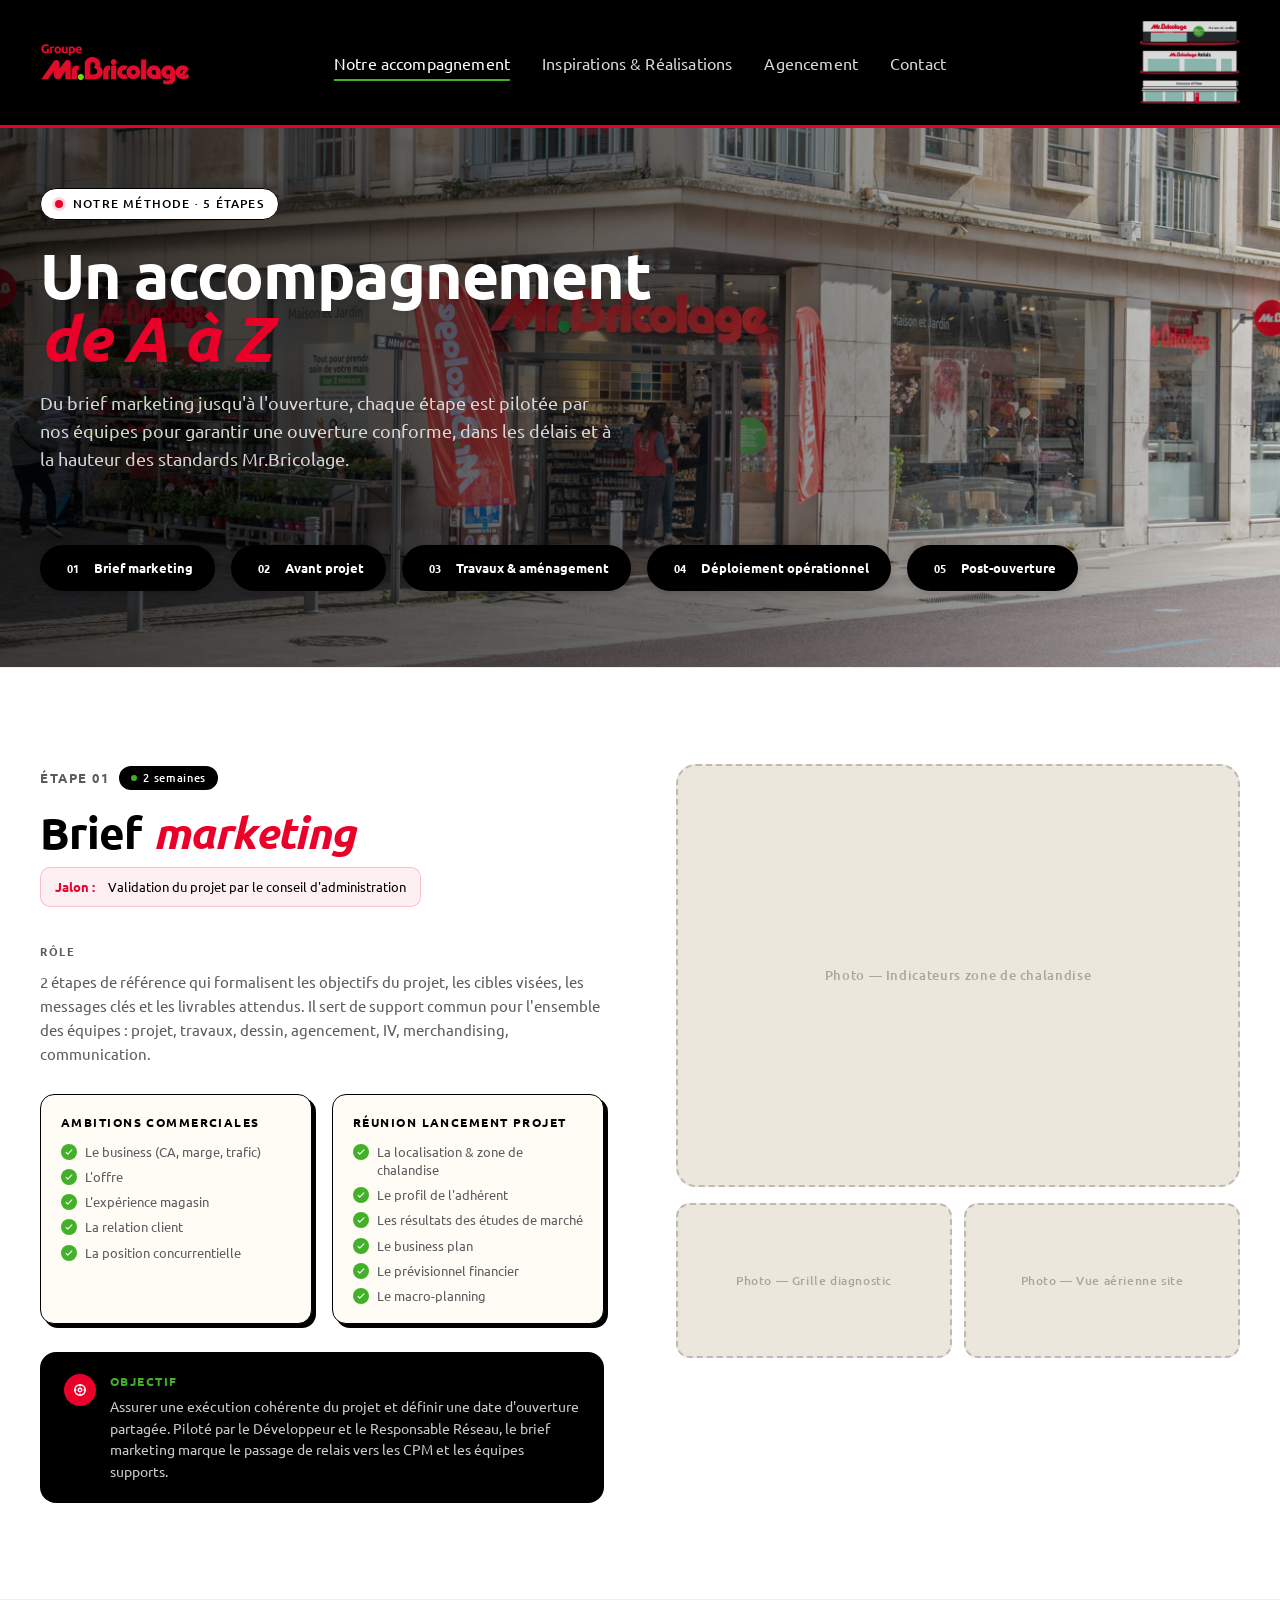
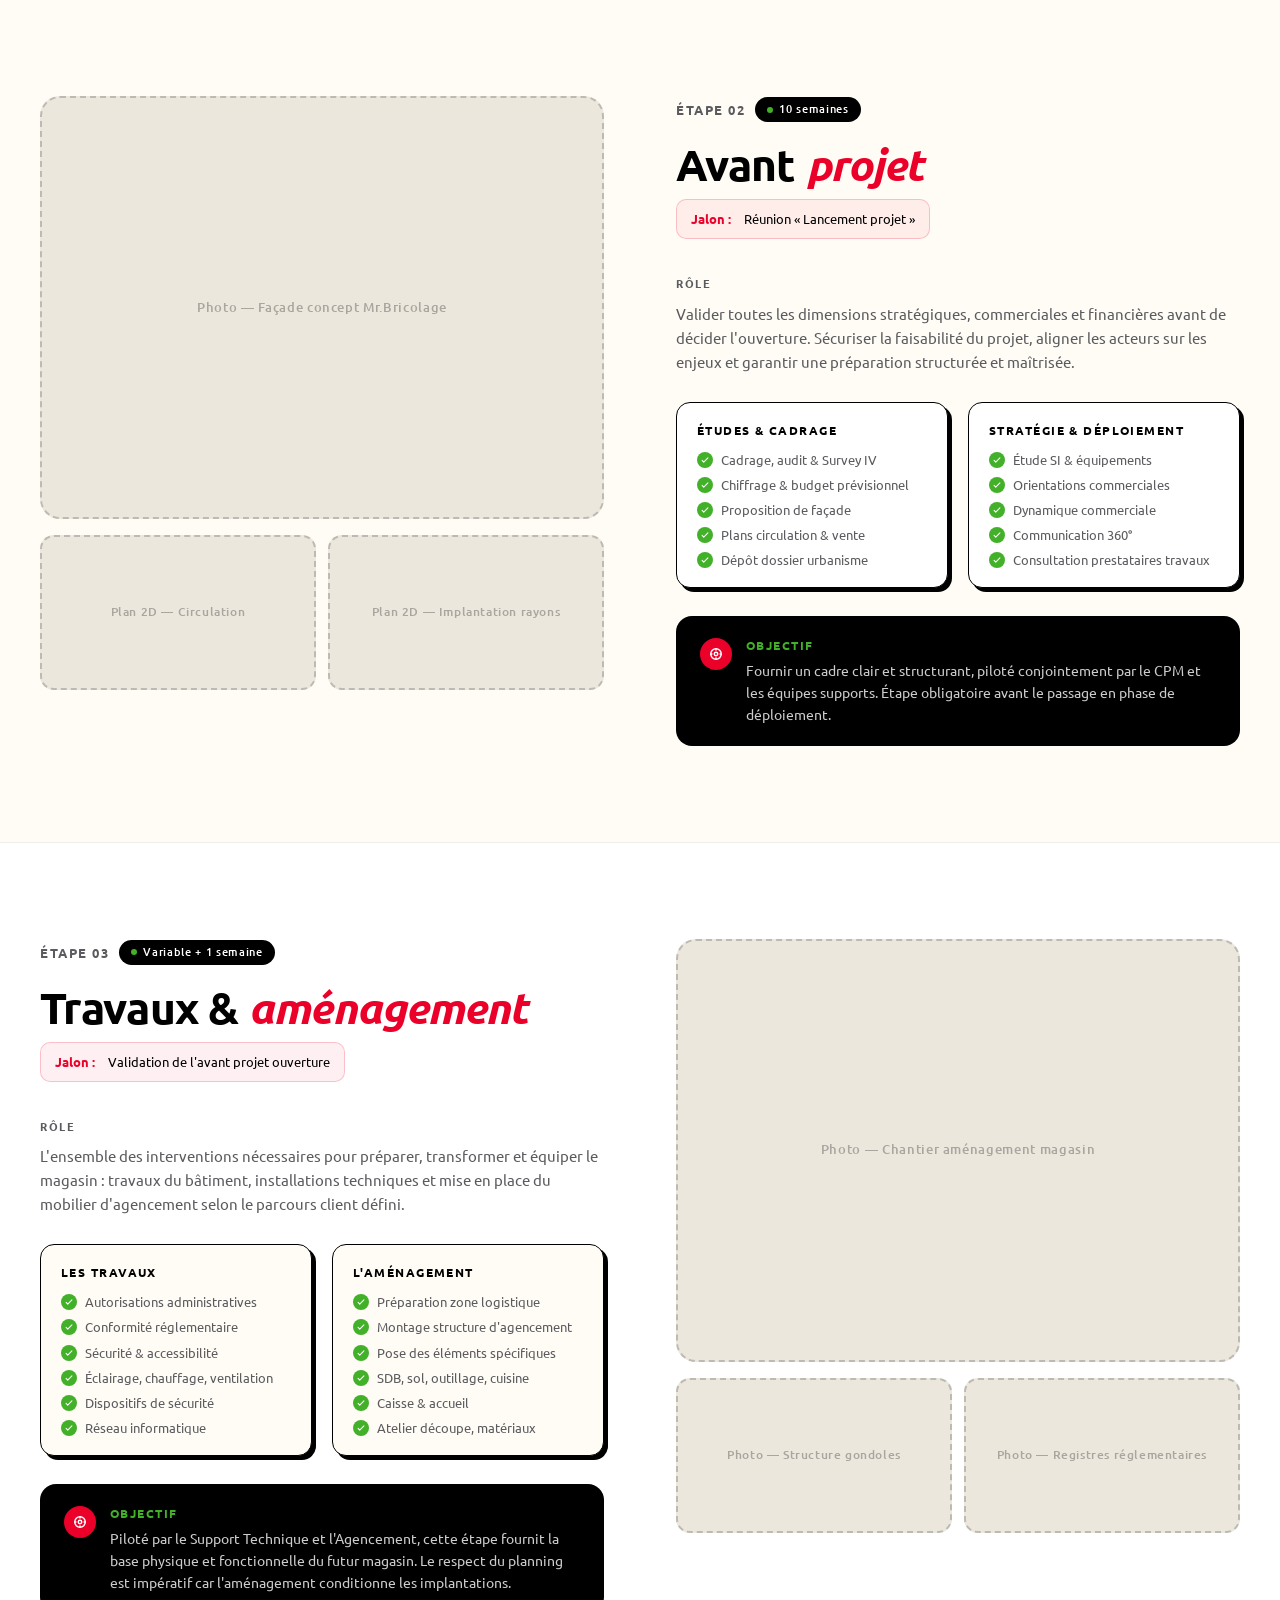
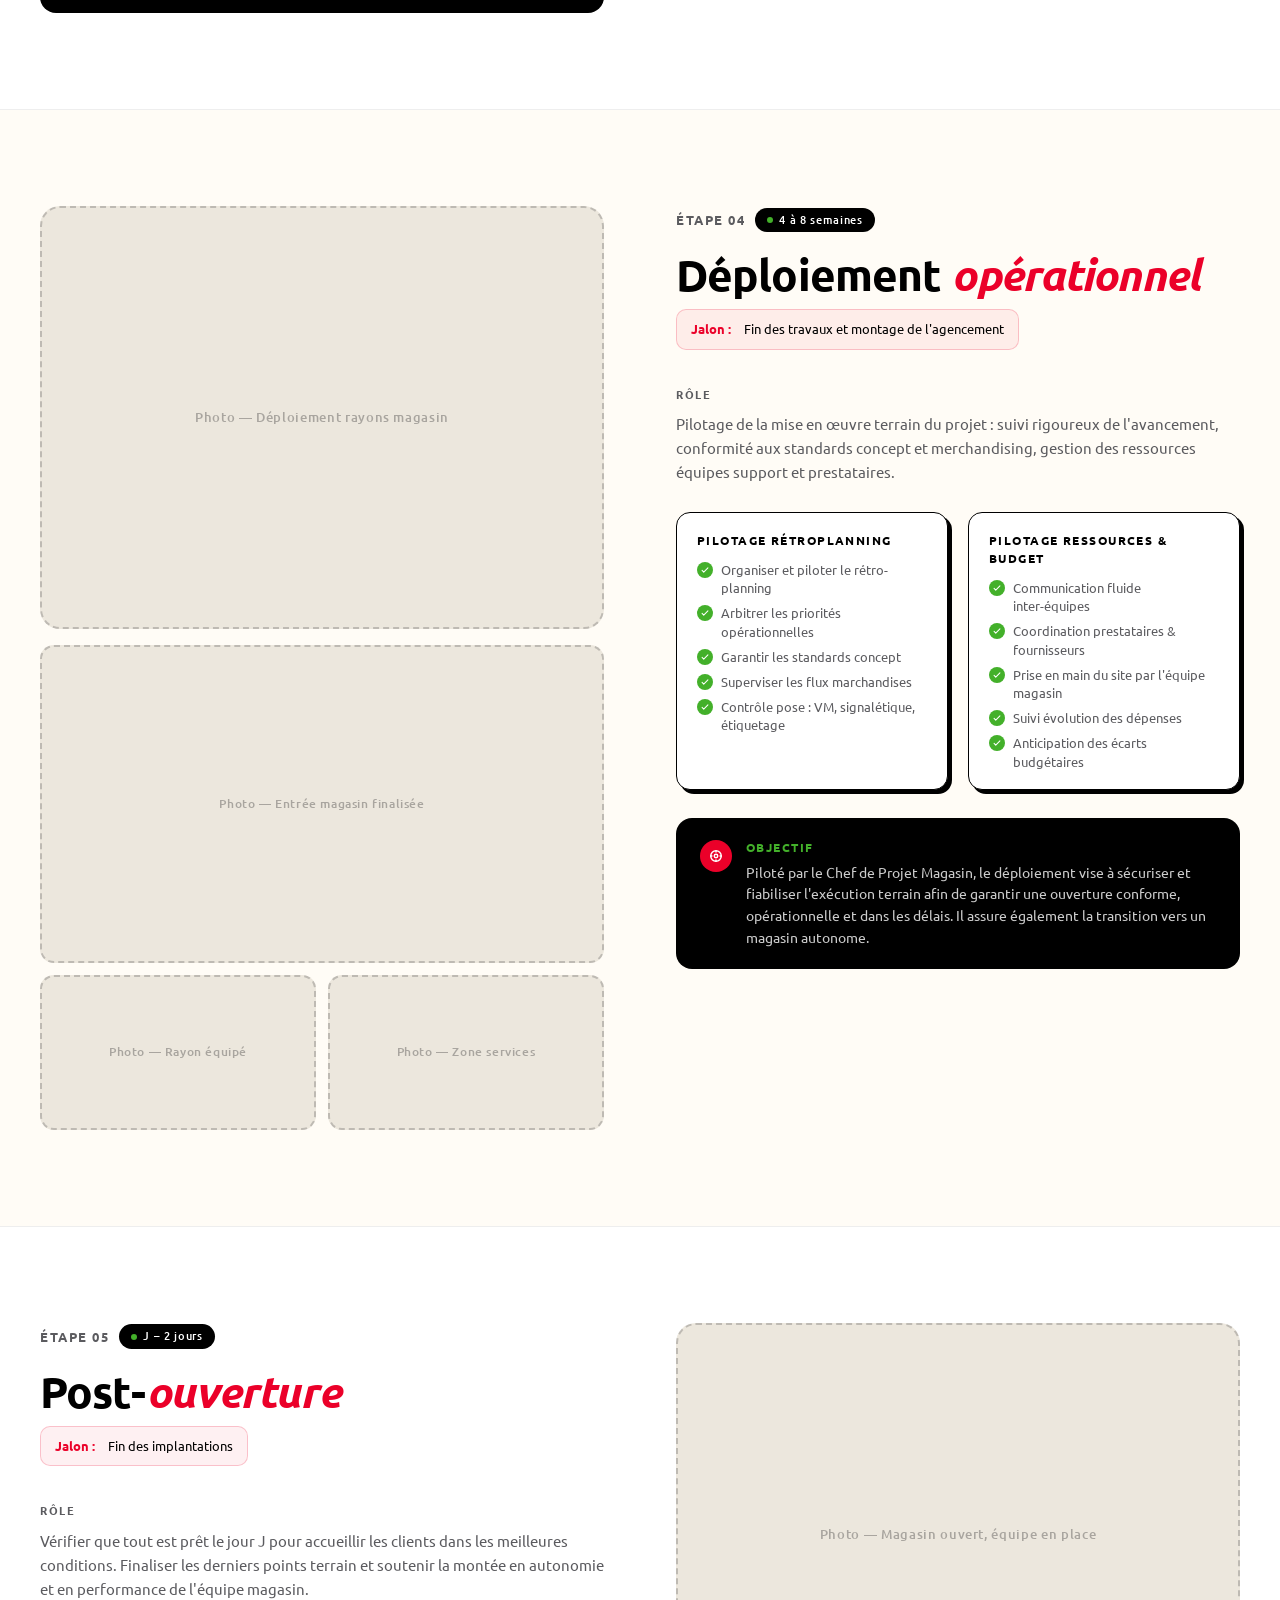
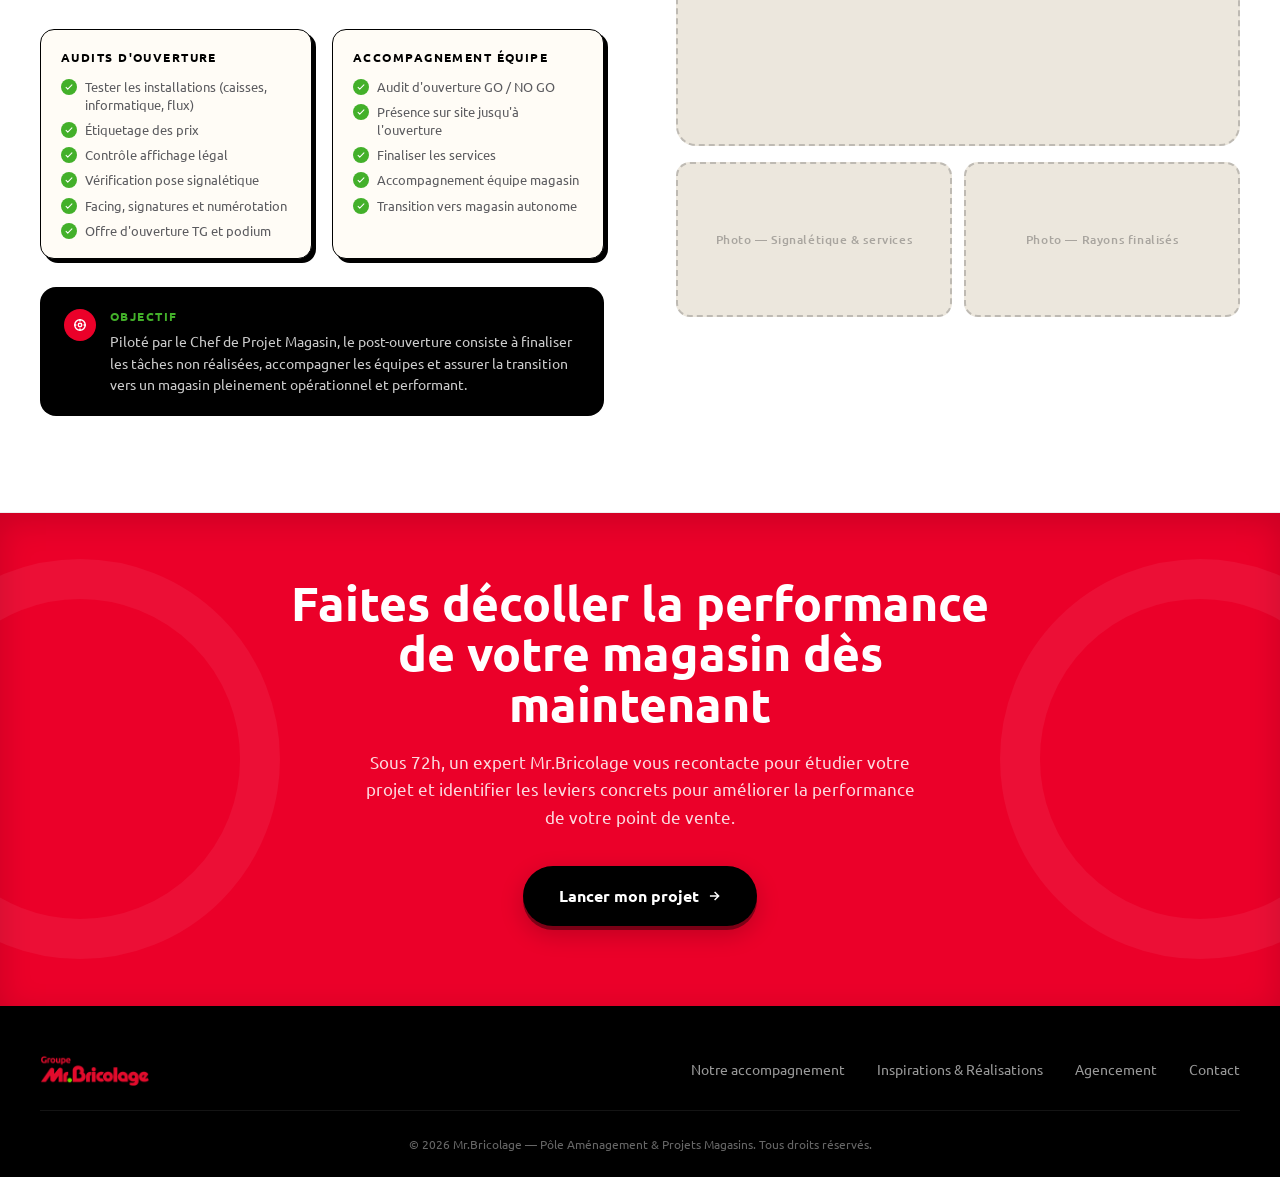
==== accompagnement - Copie.html @ e2fc986e "AAA" ====
<!DOCTYPE html>
<html lang="fr" class="page-not-home">
<head>
<meta charset="UTF-8">
<meta name="viewport" content="width=device-width, initial-scale=1.0">
<title>Notre Accompagnement — Mr.Bricolage</title>
<link rel="preconnect" href="https://fonts.googleapis.com">
<link rel="preconnect" href="https://fonts.gstatic.com" crossorigin>
<link href="https://fonts.googleapis.com/css2?family=Ubuntu:wght@300;400;500;700&display=swap" rel="stylesheet">
<link rel="stylesheet" href="styles.css">

</head>
<body>

<!-- TOP ALERT BAR -->
<div class="alert-bar">
  <span>●</span>+150 projets concept partout en France – Expertise retail terrain – Résultats concrets et mesurables
</div>

<!-- HEADER -->
<header>
  <a class="logo" href="index.html">
    <img class="logo-img" src="images/logo-gpr-mb.png" alt="Groupe MB logo">
  </a>
  <nav class="main-nav">
    <a href="accompagnement.html" class="nav-active">Notre accompagnement</a>
    <a href="#">Inspirations & Réalisations</a>
    <a href="#">Agencement</a>
    <a href="#contact">Contact</a>
  </nav>
  <img class="nav-all-mb" src="images/all-mb.png" alt="Toutes les enseignes Mr.Bricolage">
  <button class="burger" aria-label="Menu" onclick="this.classList.toggle('open'); document.getElementById('mobile-menu').classList.toggle('open')">
    <span></span><span></span><span></span>
  </button>
  <div class="mobile-menu" id="mobile-menu">
    <a href="accompagnement.html" class="nav-active">Notre accompagnement</a>
    <a href="#">Inspirations & Réalisations</a>
    <a href="#">Agencement</a>
    <a href="#contact" onclick="document.getElementById('mobile-menu').classList.remove('open'); document.querySelector('.burger').classList.remove('open')">Contact</a>
  </div>
</header>

<!-- PAGE HERO -->
<section class="page-hero">
  <div class="page-hero-grid-bg"></div>
  <div class="page-hero-inner">
    <div class="page-eyebrow">Notre méthode · 5 étapes</div>
    <h1 class="display">Un accompagnement<br><em>de A à Z</em></h1>
    <p class="page-hero-sub">Du brief marketing jusqu'à l'ouverture, chaque étape est pilotée par nos équipes pour garantir une ouverture conforme, dans les délais et à la hauteur des standards Mr.Bricolage.</p>

    <!-- Navigation timeline -->
    <nav class="timeline-nav" aria-label="Étapes du projet">
      <div class="tn-item">
        <a href="#etape-1" class="tn-step">
          <span class="tn-num">01</span>
          Brief marketing
        </a>
        <span class="tn-duration">2 sem.</span>
      </div>
      <div class="tn-connector"></div>
      <div class="tn-item">
        <a href="#etape-2" class="tn-step">
          <span class="tn-num">02</span>
          Avant projet
        </a>
        <span class="tn-duration">10 sem.</span>
      </div>
      <div class="tn-connector"></div>
      <div class="tn-item">
        <a href="#etape-3" class="tn-step">
          <span class="tn-num">03</span>
          Travaux & aménagement
        </a>
        <span class="tn-duration">Variable</span>
      </div>
      <div class="tn-connector"></div>
      <div class="tn-item">
        <a href="#etape-4" class="tn-step">
          <span class="tn-num">04</span>
          Déploiement opérationnel
        </a>
        <span class="tn-duration">4–8 sem.</span>
      </div>
      <div class="tn-connector"></div>
      <div class="tn-item">
        <a href="#etape-5" class="tn-step">
          <span class="tn-num">05</span>
          Post-ouverture
        </a>
        <span class="tn-duration">J–2</span>
      </div>
    </nav>
  </div>
</section>


<!-- ============================================================ -->
<!-- ÉTAPE 1 — BRIEF MARKETING -->
<!-- ============================================================ -->
<section class="etape" id="etape-1">
  <div class="etape-inner">

    <div class="etape-content">
      <div class="etape-header">
        <div class="etape-badge">
          <span class="etape-num-big">Étape 01</span>
          <span class="etape-duration-badge">2 semaines</span>
        </div>
        <h2 class="display etape-title">Brief <em>marketing</em></h2>
        <div class="etape-jalon">
          <strong>Jalon :</strong>&nbsp;Validation du projet par le conseil d'administration
        </div>
      </div>

      <div class="etape-role">
        <div class="etape-role-title">Rôle</div>
        <p>2 étapes de référence qui formalisent les objectifs du projet, les cibles visées, les messages clés et les livrables attendus. Il sert de support commun pour l'ensemble des équipes : projet, travaux, dessin, agencement, IV, merchandising, communication.</p>
      </div>

      <div class="etape-cols">
        <div class="etape-col-block">
          <div class="etape-col-block-title">Ambitions commerciales</div>
          <ul class="checklist">
            <li>Le business (CA, marge, trafic)</li>
            <li>L'offre</li>
            <li>L'expérience magasin</li>
            <li>La relation client</li>
            <li>La position concurrentielle</li>
          </ul>
        </div>
        <div class="etape-col-block">
          <div class="etape-col-block-title">Réunion lancement projet</div>
          <ul class="checklist">
            <li>La localisation & zone de chalandise</li>
            <li>Le profil de l'adhérent</li>
            <li>Les résultats des études de marché</li>
            <li>Le business plan</li>
            <li>Le prévisionnel financier</li>
            <li>Le macro-planning</li>
          </ul>
        </div>
      </div>

      <div class="etape-objectif">
        <div class="etape-objectif-icon">
          <svg fill="none" stroke="white" stroke-width="2.5" viewBox="0 0 24 24"><circle cx="12" cy="12" r="9"/><circle cx="12" cy="12" r="3"/><path d="M12 3v2M12 19v2M3 12h2M19 12h2" stroke-linecap="round"/></svg>
        </div>
        <div class="etape-objectif-content">
          <strong>Objectif</strong>
          <p>Assurer une exécution cohérente du projet et définir une date d'ouverture partagée. Piloté par le Développeur et le Responsable Réseau, le brief marketing marque le passage de relais vers les CPM et les équipes supports.</p>
        </div>
      </div>
    </div>

    <div class="etape-visual">
      <div class="img-placeholder">Photo — Indicateurs zone de chalandise</div>
      <div class="img-grid-2">
        <div class="img-placeholder-sm">Photo — Grille diagnostic</div>
        <div class="img-placeholder-sm">Photo — Vue aérienne site</div>
      </div>
    </div>

  </div>
</section>


<!-- ============================================================ -->
<!-- ÉTAPE 2 — AVANT PROJET -->
<!-- ============================================================ -->
<section class="etape" id="etape-2">
  <div class="etape-inner reverse">

    <div class="etape-content">
      <div class="etape-header">
        <div class="etape-badge">
          <span class="etape-num-big">Étape 02</span>
          <span class="etape-duration-badge">10 semaines</span>
        </div>
        <h2 class="display etape-title">Avant <em>projet</em></h2>
        <div class="etape-jalon">
          <strong>Jalon :</strong>&nbsp;Réunion « Lancement projet »
        </div>
      </div>

      <div class="etape-role">
        <div class="etape-role-title">Rôle</div>
        <p>Valider toutes les dimensions stratégiques, commerciales et financières avant de décider l'ouverture. Sécuriser la faisabilité du projet, aligner les acteurs sur les enjeux et garantir une préparation structurée et maîtrisée.</p>
      </div>

      <div class="etape-cols">
        <div class="etape-col-block">
          <div class="etape-col-block-title">Études & cadrage</div>
          <ul class="checklist">
            <li>Cadrage, audit & Survey IV</li>
            <li>Chiffrage & budget prévisionnel</li>
            <li>Proposition de façade</li>
            <li>Plans circulation & vente</li>
            <li>Dépôt dossier urbanisme</li>
          </ul>
        </div>
        <div class="etape-col-block">
          <div class="etape-col-block-title">Stratégie & déploiement</div>
          <ul class="checklist">
            <li>Étude SI & équipements</li>
            <li>Orientations commerciales</li>
            <li>Dynamique commerciale</li>
            <li>Communication 360°</li>
            <li>Consultation prestataires travaux</li>
          </ul>
        </div>
      </div>

      <div class="etape-objectif">
        <div class="etape-objectif-icon">
          <svg fill="none" stroke="white" stroke-width="2.5" viewBox="0 0 24 24"><circle cx="12" cy="12" r="9"/><circle cx="12" cy="12" r="3"/><path d="M12 3v2M12 19v2M3 12h2M19 12h2" stroke-linecap="round"/></svg>
        </div>
        <div class="etape-objectif-content">
          <strong>Objectif</strong>
          <p>Fournir un cadre clair et structurant, piloté conjointement par le CPM et les équipes supports. Étape obligatoire avant le passage en phase de déploiement.</p>
        </div>
      </div>
    </div>

    <div class="etape-visual">
      <div class="img-placeholder">Photo — Façade concept Mr.Bricolage</div>
      <div class="img-grid-2">
        <div class="img-placeholder-sm">Plan 2D — Circulation</div>
        <div class="img-placeholder-sm">Plan 2D — Implantation rayons</div>
      </div>
    </div>

  </div>
</section>


<!-- ============================================================ -->
<!-- ÉTAPE 3 — TRAVAUX & AMÉNAGEMENT -->
<!-- ============================================================ -->
<section class="etape" id="etape-3">
  <div class="etape-inner">

    <div class="etape-content">
      <div class="etape-header">
        <div class="etape-badge">
          <span class="etape-num-big">Étape 03</span>
          <span class="etape-duration-badge">Variable + 1 semaine</span>
        </div>
        <h2 class="display etape-title">Travaux & <em>aménagement</em></h2>
        <div class="etape-jalon">
          <strong>Jalon :</strong>&nbsp;Validation de l'avant projet ouverture
        </div>
      </div>

      <div class="etape-role">
        <div class="etape-role-title">Rôle</div>
        <p>L'ensemble des interventions nécessaires pour préparer, transformer et équiper le magasin : travaux du bâtiment, installations techniques et mise en place du mobilier d'agencement selon le parcours client défini.</p>
      </div>

      <div class="etape-cols">
        <div class="etape-col-block">
          <div class="etape-col-block-title">Les travaux</div>
          <ul class="checklist">
            <li>Autorisations administratives</li>
            <li>Conformité réglementaire</li>
            <li>Sécurité & accessibilité</li>
            <li>Éclairage, chauffage, ventilation</li>
            <li>Dispositifs de sécurité</li>
            <li>Réseau informatique</li>
          </ul>
        </div>
        <div class="etape-col-block">
          <div class="etape-col-block-title">L'aménagement</div>
          <ul class="checklist">
            <li>Préparation zone logistique</li>
            <li>Montage structure d'agencement</li>
            <li>Pose des éléments spécifiques</li>
            <li>SDB, sol, outillage, cuisine</li>
            <li>Caisse & accueil</li>
            <li>Atelier découpe, matériaux</li>
          </ul>
        </div>
      </div>

      <div class="etape-objectif">
        <div class="etape-objectif-icon">
          <svg fill="none" stroke="white" stroke-width="2.5" viewBox="0 0 24 24"><circle cx="12" cy="12" r="9"/><circle cx="12" cy="12" r="3"/><path d="M12 3v2M12 19v2M3 12h2M19 12h2" stroke-linecap="round"/></svg>
        </div>
        <div class="etape-objectif-content">
          <strong>Objectif</strong>
          <p>Piloté par le Support Technique et l'Agencement, cette étape fournit la base physique et fonctionnelle du futur magasin. Le respect du planning est impératif car l'aménagement conditionne les implantations.</p>
        </div>
      </div>
    </div>

    <div class="etape-visual">
      <div class="img-placeholder">Photo — Chantier aménagement magasin</div>
      <div class="img-grid-2">
        <div class="img-placeholder-sm">Photo — Structure gondoles</div>
        <div class="img-placeholder-sm">Photo — Registres réglementaires</div>
      </div>
    </div>

  </div>
</section>


<!-- ============================================================ -->
<!-- ÉTAPE 4 — DÉPLOIEMENT OPÉRATIONNEL -->
<!-- ============================================================ -->
<section class="etape" id="etape-4">
  <div class="etape-inner reverse">

    <div class="etape-content">
      <div class="etape-header">
        <div class="etape-badge">
          <span class="etape-num-big">Étape 04</span>
          <span class="etape-duration-badge">4 à 8 semaines</span>
        </div>
        <h2 class="display etape-title">Déploiement <em>opérationnel</em></h2>
        <div class="etape-jalon">
          <strong>Jalon :</strong>&nbsp;Fin des travaux et montage de l'agencement
        </div>
      </div>

      <div class="etape-role">
        <div class="etape-role-title">Rôle</div>
        <p>Pilotage de la mise en œuvre terrain du projet : suivi rigoureux de l'avancement, conformité aux standards concept et merchandising, gestion des ressources équipes support et prestataires.</p>
      </div>

      <div class="etape-cols">
        <div class="etape-col-block">
          <div class="etape-col-block-title">Pilotage rétroplanning</div>
          <ul class="checklist">
            <li>Organiser et piloter le rétro-planning</li>
            <li>Arbitrer les priorités opérationnelles</li>
            <li>Garantir les standards concept</li>
            <li>Superviser les flux marchandises</li>
            <li>Contrôle pose : VM, signalétique, étiquetage</li>
          </ul>
        </div>
        <div class="etape-col-block">
          <div class="etape-col-block-title">Pilotage ressources & budget</div>
          <ul class="checklist">
            <li>Communication fluide inter-équipes</li>
            <li>Coordination prestataires & fournisseurs</li>
            <li>Prise en main du site par l'équipe magasin</li>
            <li>Suivi évolution des dépenses</li>
            <li>Anticipation des écarts budgétaires</li>
          </ul>
        </div>
      </div>

      <div class="etape-objectif">
        <div class="etape-objectif-icon">
          <svg fill="none" stroke="white" stroke-width="2.5" viewBox="0 0 24 24"><circle cx="12" cy="12" r="9"/><circle cx="12" cy="12" r="3"/><path d="M12 3v2M12 19v2M3 12h2M19 12h2" stroke-linecap="round"/></svg>
        </div>
        <div class="etape-objectif-content">
          <strong>Objectif</strong>
          <p>Piloté par le Chef de Projet Magasin, le déploiement vise à sécuriser et fiabiliser l'exécution terrain afin de garantir une ouverture conforme, opérationnelle et dans les délais. Il assure également la transition vers un magasin autonome.</p>
        </div>
      </div>
    </div>

    <div class="etape-visual">
      <div class="img-placeholder">Photo — Déploiement rayons magasin</div>
      <div class="img-grid-3">
        <div class="img-placeholder-sm">Photo — Entrée magasin finalisée</div>
        <div class="img-placeholder-sm">Photo — Rayon équipé</div>
        <div class="img-placeholder-sm">Photo — Zone services</div>
      </div>
    </div>

  </div>
</section>


<!-- ============================================================ -->
<!-- ÉTAPE 5 — POST-OUVERTURE -->
<!-- ============================================================ -->
<section class="etape" id="etape-5">
  <div class="etape-inner">

    <div class="etape-content">
      <div class="etape-header">
        <div class="etape-badge">
          <span class="etape-num-big">Étape 05</span>
          <span class="etape-duration-badge">J – 2 jours</span>
        </div>
        <h2 class="display etape-title">Post-<em>ouverture</em></h2>
        <div class="etape-jalon">
          <strong>Jalon :</strong>&nbsp;Fin des implantations
        </div>
      </div>

      <div class="etape-role">
        <div class="etape-role-title">Rôle</div>
        <p>Vérifier que tout est prêt le jour J pour accueillir les clients dans les meilleures conditions. Finaliser les derniers points terrain et soutenir la montée en autonomie et en performance de l'équipe magasin.</p>
      </div>

      <div class="etape-cols">
        <div class="etape-col-block">
          <div class="etape-col-block-title">Audits d'ouverture</div>
          <ul class="checklist">
            <li>Tester les installations (caisses, informatique, flux)</li>
            <li>Étiquetage des prix</li>
            <li>Contrôle affichage légal</li>
            <li>Vérification pose signalétique</li>
            <li>Facing, signatures et numérotation</li>
            <li>Offre d'ouverture TG et podium</li>
          </ul>
        </div>
        <div class="etape-col-block">
          <div class="etape-col-block-title">Accompagnement équipe</div>
          <ul class="checklist">
            <li>Audit d'ouverture GO / NO GO</li>
            <li>Présence sur site jusqu'à l'ouverture</li>
            <li>Finaliser les services</li>
            <li>Accompagnement équipe magasin</li>
            <li>Transition vers magasin autonome</li>
          </ul>
        </div>
      </div>

      <div class="etape-objectif">
        <div class="etape-objectif-icon">
          <svg fill="none" stroke="white" stroke-width="2.5" viewBox="0 0 24 24"><circle cx="12" cy="12" r="9"/><circle cx="12" cy="12" r="3"/><path d="M12 3v2M12 19v2M3 12h2M19 12h2" stroke-linecap="round"/></svg>
        </div>
        <div class="etape-objectif-content">
          <strong>Objectif</strong>
          <p>Piloté par le Chef de Projet Magasin, le post-ouverture consiste à finaliser les tâches non réalisées, accompagner les équipes et assurer la transition vers un magasin pleinement opérationnel et performant.</p>
        </div>
      </div>
    </div>

    <div class="etape-visual">
      <div class="img-placeholder">Photo — Magasin ouvert, équipe en place</div>
      <div class="img-grid-2">
        <div class="img-placeholder-sm">Photo — Signalétique & services</div>
        <div class="img-placeholder-sm">Photo — Rayons finalisés</div>
      </div>
    </div>

  </div>
</section>


<!-- CTA BAND -->
<section class="cta-band" id="contact">
  <div class="cta-band-inner">
    <h2>Faites décoller la performance<br> de votre magasin dès maintenant</h2>
    <p>Sous 72h, un expert Mr.Bricolage vous recontacte pour étudier votre projet et identifier les leviers concrets pour améliorer la performance de votre point de vente.

 </p>
    <a href="#" class="btn-cta dark large">
      Lancer mon projet
      <svg fill="none" stroke="currentColor" stroke-width="2.5" viewBox="0 0 24 24"><path d="M5 12h14M13 5l7 7-7 7"/></svg>
    </a>
  </div>
</section>

<!-- FOOTER -->
<footer>
  <div class="footer-inner">
    <img class="logo-img" src="images/logo-gpr-mb.png" alt="Groupe MB logo">
    <div class="footer-links">
      <a href="accompagnement.html">Notre accompagnement</a>
      <a href="#">Inspirations & Réalisations</a>
      <a href="#">Agencement</a>
      <a href="#contact">Contact</a>
    </div>
  </div>
  <div class="footer-bottom">
    © 2026 Mr.Bricolage — Pôle Aménagement & Projets Magasins. Tous droits réservés.
  </div>
</footer>

</body>
</html>
---- styles.css ----
:root {
    --brico-red: #eb0029;
    --brico-red-dark: #C4001F;
    --brico-green: #43b02a;
    --brico-green-dark: #009b77;
    --brico-black: #000000;
    --brico-cream: #FFFFFF;
    --brico-paper: #FFFCF6;
    --brico-line: #1A1A1C;
    --brico-grey: #5B5B5F;
    --brico-grey-light: #ECE7DD;
  }

  * { box-sizing: border-box; margin: 0; padding: 0; }
  html { scroll-behavior: smooth; }

  body {
    font-family: 'Ubuntu', sans-serif;
    background: var(--brico-cream);
    color: var(--brico-black);
    line-height: 1.5;
    overflow-x: hidden;
    -webkit-font-smoothing: antialiased;
  }

  .display { font-family: 'Ubuntu', sans-serif; font-weight: 700; letter-spacing: -0.02em; }

  /* ===== TOP ALERT BAR ===== */
  .alert-bar {
    background: var(--brico-black);
    color: white;
    font-size: 12px;
    padding: 8px 0;
    text-align: center;
    letter-spacing: 0.08em;
    text-transform: uppercase;
    font-weight: 500;
  }
  .alert-bar span { color: var(--brico-green); margin-right: 8px; }

  /* ===== HEADER ===== */
  header {
    background: var(--brico-black);
    padding: 20px 40px;
    display: flex;
    align-items: center;
    justify-content: space-between;
    position: sticky;
    top: 0;
    z-index: 100;
    border-bottom: 3px solid var(--brico-red);
  }
  .logo {
  display: flex;
  align-items: center;
  cursor: pointer;
  text-decoration: none;
  transition: opacity 0.2s;
}

.logo:hover {
  opacity: 0.8;
}



  .logo-img { height: 44px; display: block; }
  .logo-divider {
    width: 1px;
    height: 26px;
    background: rgba(255,255,255,0.2);
  }
  .logo-tagline {
    color: white;
    font-family: 'Ubuntu', sans-serif;
    font-weight: 500;
    font-size: 14px;
    letter-spacing: -0.01em;
    line-height: 1.1;
  }
  .logo-tagline small {
    display: block;
    font-size: 10px;
    color: rgba(255,255,255,0.55);
    text-transform: uppercase;
    letter-spacing: 0.15em;
    font-weight: 400;
    margin-top: 2px;
  }

nav.main-nav {
  position: absolute;
  left: 50%;
  transform: translateX(-50%);
  display: flex;
  align-items: center;
  gap: 32px;
}
nav.main-nav a {
  color: rgba(255,255,255,0.85);
  text-decoration: none;
  font-weight: 400;
  font-size: 16,8px;
  letter-spacing: 0.01em;
  transition: color 0.2s;
  position: relative;
}
nav.main-nav a:hover { color: white; }
nav.main-nav a:hover::after {
  content: '';
  position: absolute;
  bottom: -6px;
  left: 0; right: 0;
  height: 2px;
  background: var(--brico-green);
}
/* Indicateur pour la page active */
nav.main-nav a.nav-active {
  color: white;
  position: relative;
}
nav.main-nav a.nav-active::after {
  content: '';
  position: absolute;
  bottom: -6px;
  left: 0;
  right: 0;
  height: 2px;
  background: var(--brico-green);
}
.nav-all-mb {
  height: 85px;
  max-height: 100%;
  object-fit: contain;
  opacity: 0.85;
  margin-left: 8px;
  transition: opacity 0.2s;
}
.nav-all-mb:hover { opacity: 1; }

/* Burger */
.burger {
  display: none;
  flex-direction: column;
  justify-content: center;
  gap: 5px;
  background: none;
  border: 1.5px solid rgba(255,255,255,0.3);
  border-radius: 8px;
  padding: 8px 10px;
  cursor: pointer;
}
.burger span {
  display: block;
  width: 20px;
  height: 2px;
  background: white;
  border-radius: 2px;
  transition: all 0.25s ease;
  transform-origin: center;
}
/* Animation croix */
.burger.open span:nth-child(1) { transform: translateY(7px) rotate(45deg); }
.burger.open span:nth-child(2) { opacity: 0; transform: scaleX(0); }
.burger.open span:nth-child(3) { transform: translateY(-7px) rotate(-45deg); }

/* Menu mobile */
.mobile-menu {
  display: none;
  position: absolute;
  top: 100%;
  left: 0; right: 0;
  background: var(--brico-black);
  border-top: 1px solid rgba(255,255,255,0.08);
  border-bottom: 3px solid var(--brico-red);
  flex-direction: column;
  padding: 8px 0;
  z-index: 99;
}
.mobile-menu.open { display: flex; }
.mobile-menu a {
  color: rgba(255,255,255,0.85);
  text-decoration: none;
  font-size: 15px;
  font-weight: 400;
  padding: 14px 24px;
  border-bottom: 1px solid rgba(255,255,255,0.06);
  transition: background 0.15s, color 0.15s;
}
.mobile-menu a:last-child { border-bottom: none; }
.mobile-menu a:hover { background: rgba(255,255,255,0.05); color: white; }

@media (max-width: 980px) {
  nav.main-nav { display: none; }
  .nav-all-mb { display: none; }
  .burger { display: flex; }
}

  .btn-cta {
    background: var(--brico-red);
    color: white;
    padding: 12px 22px;
    border: none;
    border-radius: 999px;
    font-family: 'Ubuntu', sans-serif;
    font-weight: 500;
    font-size: 14px;
    cursor: pointer;
    text-decoration: none;
    display: inline-flex;
    align-items: center;
    gap: 8px;
    transition: all 0.2s;
    box-shadow: 0 2px 0 var(--brico-red-dark);
  }
  .btn-cta:hover {
    transform: translateY(-1px);
    box-shadow: 0 4px 0 var(--brico-red-dark);
    background: #FF1A38;
  }
  .btn-cta:active {
    transform: translateY(2px);
    box-shadow: 0 0 0 var(--brico-red-dark);
  }
  .btn-cta svg { width: 14px; height: 14px; }

  /* ===== HERO ===== */
  .hero {
    background: var(--brico-paper);
    padding: 0 40px 64px;
    position: relative;
  }
  .hero-grid-bg {
    position: absolute;
    inset: 0;
    background-image:
      linear-gradient(rgba(14,14,16,0.04) 1px, transparent 1px),
      linear-gradient(90deg, rgba(14,14,16,0.04) 1px, transparent 1px);
    background-size: 32px 32px;
    pointer-events: none;
  }

  .hero-inner {
    max-width: 1280px;
    margin: 0 auto;
    display: grid;
    grid-template-columns: 1fr 1fr;
    gap: 56px;
    align-items: center;
    padding-top: 64px;
  }

  .hero-content {
    display: flex;
    flex-direction: column;
    align-items: flex-start;
    gap: 20px;
  }

  .hero-eyebrow {
    display: inline-flex;
    align-items: center;
    gap: 10px;
    background: white;
    border: 1.5px solid var(--brico-black);
    padding: 6px 14px;
    border-radius: 999px;
    font-size: 12px;
    font-weight: 500;
    text-transform: uppercase;
    letter-spacing: 0.1em;
  }
  .hero-eyebrow::before {
    content: '';
    width: 8px;
    height: 8px;
    background: var(--brico-green);
    border-radius: 50%;
    box-shadow: 0 0 0 3px rgba(67,176,42,0.2);
  }

  .hero-title {
    font-size: clamp(38px, 5.5vw, 68px);
    line-height: 0.98;
    margin: 0;
  }

  .hero-subtitle {
    font-size: 18px;
    color: var(--brico-grey);
    max-width: 520px;
    line-height: 1.5;
    margin: 0;
  }

  .hero-actions {
    display: flex;
    align-items: center;
    gap: 16px;
    flex-wrap: wrap;
    margin: 0;
  }

  /* Image hero — traitement graphique néo-brutaliste */
  .hero-image {
    position: relative;
    width: 100%;
    aspect-ratio: 4 / 3;
    border-radius: 24px;
    border: 2px solid var(--brico-black);
    box-shadow: 10px 10px 0 var(--brico-red);
    overflow: hidden;
    flex-shrink: 0;
  }

  .hero-image img {
    width: 100%;
    height: 100%;
    object-fit: cover;
    display: block;
  }



 
  @media (max-width: 980px) {
    .hero {
      padding: 0 24px 48px;
    }
    .hero-inner {
      grid-template-columns: 1fr;
      padding-top: 48px;
      gap: 36px;
    }
    .hero-image {
      aspect-ratio: 16 / 9;
      max-width: 560px;
      margin: 0 auto;
      box-shadow: 6px 6px 0 var(--brico-red);
    }
  }

  .hero-title .line2 {
    display: block;
    color: var(--brico-black);
    white-space: nowrap;
  }
  .hero-title .line2 em {
    font-style: italic;
    color: var(--brico-red);
    font-weight: 700;
  }
  .btn-cta.large {
    padding: 16px 28px;
    font-size: 16px;
  }

  /* Nouveau bouton "Voir notre méthode" — outline, indique scroll */
  .btn-outline {
    background: transparent;
    color: var(--brico-black);
    padding: 14px 24px;
    border: 1.5px solid var(--brico-black);
    border-radius: 999px;
    font-family: 'Ubuntu', sans-serif;
    font-weight: 500;
    font-size: 15px;
    cursor: pointer;
    text-decoration: none;
    display: inline-flex;
    align-items: center;
    gap: 10px;
    transition: all 0.25s ease;
    position: relative;
    overflow: hidden;
  }
  .btn-outline .arrow-down {
    width: 22px;
    height: 22px;
    border-radius: 50%;
    background: var(--brico-black);
    color: white;
    display: grid;
    place-items: center;
    transition: transform 0.25s ease;
  }
  .btn-outline .arrow-down svg { width: 11px; height: 11px; }
  .btn-outline:hover {
    background: var(--brico-black);
    color: white;
  }
  .btn-outline:hover .arrow-down {
    background: var(--brico-green);
    transform: translateY(3px);
  }

 
  
   /* ===== BENEFIT STRIP ===== */
  .benefit-strip {
    background: var(--brico-paper);
    padding: 36px 40px;
    border-top: 1px solid rgba(14,14,16,0.08);
    border-bottom: 1px solid rgba(14,14,16,0.08);
  }
  .benefit-grid {
    max-width: 1280px;
    margin: 0 auto;
    display: grid;
    grid-template-columns: repeat(3, 1fr);
    gap: 32px;
  }
  .benefit {
    display: flex;
    align-items: center;
    gap: 18px;
  }
  .benefit-icon {
    width: 56px;
    height: 56px;
    flex-shrink: 0;
    background: white;
    border: 1.5px solid var(--brico-black);
    border-radius: 50%;
    display: grid;
    place-items: center;
    color: var(--brico-red);
    box-shadow: 3px 3px 0 var(--brico-black);
  }
  .benefit-text { line-height: 1.25; }
  .benefit-text strong {
    font-family: 'Ubuntu', sans-serif;
    font-weight: 700;
    font-size: 18px;
    display: block;
    margin-bottom: 2px;
  }
  .benefit-text span { color: var(--brico-grey); font-size: 14px; }

  /* ===== SECTION GENERIQUE ===== */
  .section {
    padding: 96px 40px;
    position: relative;
  }
  .section-inner { max-width: 1280px; margin: 0 auto; }

  .section-header {
    text-align: center;
    margin-bottom: 64px;
  }
  .section-eyebrow {
    color: var(--brico-red);
    font-family: 'Ubuntu', sans-serif;
    font-weight: 500;
    text-transform: uppercase;
    letter-spacing: 0.2em;
    font-size: 13px;
    margin-bottom: 16px;
  }
  .section-title {
    font-size: clamp(36px, 4.5vw, 56px);
    line-height: 1;
    max-width: 18ch;
    margin: 0 auto;
  }
  .section-title em { color: var(--brico-red); font-style: italic; }

  .accompagnement-grid {
  display: grid;
  grid-template-columns: repeat(5, 1fr);
  gap: 24px;
}

/* Desktop moyen : passer à 3 colonnes */
@media (max-width: 1200px) {
  .accompagnement-grid {
    grid-template-columns: repeat(3, 1fr);
  }
}

/* Tablette : 2 colonnes */
@media (max-width: 980px) {
  .accompagnement-grid {
    grid-template-columns: repeat(2, 1fr);
    gap: 20px;
  }
  
  .acc-card {
    padding: 28px 24px;
  }
}

/* Mobile : 1 colonne */
@media (max-width: 600px) {
  .accompagnement-grid {
    grid-template-columns: 1fr;
    gap: 16px;
  }
  
  .acc-card {
    padding: 24px 20px;
  }
}
  .acc-card {
    background: white;
    border: 1.5px solid var(--brico-black);
    border-radius: 20px;
    padding: 32px 28px;
    position: relative;
    transition: all 0.3s cubic-bezier(0.4, 0, 0.2, 1);
    box-shadow: 6px 6px 0 var(--brico-black);
  }
  .acc-card:hover {
    transform: translate(-3px, -3px);
    box-shadow: 9px 9px 0 var(--brico-red);
  }
  .acc-num {
    position: absolute;
    top: 20px;
    right: 24px;
    font-family: 'Ubuntu', sans-serif;
    font-weight: 700;
    font-size: 12px;
    color: var(--brico-grey);
    letter-spacing: 0.1em;
  }
 .acc-icon {
    width: 64px;
    height: 64px;
    background: var(--brico-red);
    border-radius: 50%;
    display: grid;
    place-items: center;
    color: white;
    margin-bottom: 24px;
    position: relative;
  }

  .acc-card-link {
  text-decoration: none;
  display: block;
  color: inherit;
  transition: all 0.3s;
}

.acc-card-link:hover .acc-card {
  transform: translate(-4px, -4px);
  box-shadow: 12px 12px 0 var(--brico-red);
  cursor: pointer;
}

  .acc-card:nth-child(2) .acc-icon { background: var(--brico-red); }
  .acc-card:nth-child(3) .acc-icon { background: var(--brico-red); }
  .acc-card:nth-child(4) .acc-icon { background: var(--brico-red); }



  .acc-title {
    font-family: 'Ubuntu', sans-serif;
    font-weight: 700;
    font-size: 22px;
    margin-bottom: 8px;
    line-height: 1.1;
  }
  .acc-desc {
    color: var(--brico-grey);
    font-size: 14px;
    line-height: 1.5;
  }

.acc-card:first-child .acc-icon img {
  width: 46px;
  height: 46px;
}


  /* ===== INSPIRATIONS - PLACEHOLDERS ===== */
  .inspirations {
    background: var(--brico-black);
    color: white;
    padding: 96px 40px;
    position: relative;
    overflow: hidden;
  }
  .inspirations::before {
    content: '';
    position: absolute;
    inset: 0;
    background-image:
      linear-gradient(rgba(255,255,255,0.03) 1px, transparent 1px),
      linear-gradient(90deg, rgba(255,255,255,0.03) 1px, transparent 1px);
    background-size: 40px 40px;
    pointer-events: none;
  }
  .inspirations-inner {
    max-width: 1280px;
    margin: 0 auto;
    display: grid;
    grid-template-columns: 1.1fr 1fr;
    gap: 64px;
    align-items: center;
    position: relative;
  }
  .insp-eyebrow {
    color: var(--brico-green);
    font-family: 'Ubuntu', sans-serif;
    font-weight: 500;
    text-transform: uppercase;
    letter-spacing: 0.2em;
    font-size: 13px;
    margin-bottom: 16px;
  }
  .insp-title {
    font-size: clamp(36px, 4vw, 52px);
    line-height: 1;
    margin-bottom: 24px;
  }
  .insp-title em { color: var(--brico-red); font-style: italic; }
  .insp-sub {
    color: rgba(255,255,255,0.7);
    font-size: 17px;
    margin-bottom: 32px;
    line-height: 1.5;
  }

  .why-list { list-style: none; margin-bottom: 32px; }
  .why-list li {
    display: flex;
    align-items: flex-start;
    gap: 14px;
    padding: 14px 0;
    border-top: 1px solid rgba(255,255,255,0.1);
    font-size: 16px;
    font-weight: 400;
  }
  .why-list li:last-child { border-bottom: 1px solid rgba(255,255,255,0.1); }
  .why-list .check {
    width: 22px;
    height: 22px;
    border-radius: 50%;
    background: var(--brico-red);
    flex-shrink: 0;
    display: grid;
    place-items: center;
    margin-top: 1px;
  }

  .btn-cta.green {
    background: var(--brico-green);
    box-shadow: 0 2px 0 var(--brico-green-dark);
  }
  .btn-cta.green:hover {
    background: #4FC033;
    box-shadow: 0 4px 0 var(--brico-green-dark);
  }

  /* ===== INSPIRATIONS IMAGE ===== */
  .insp-image {
    position: relative;
    width: 100%;
    height: 100%;
    min-height: 500px;
    border: 1.5px solid var(--brico-black);
    border-radius: 24px;
    overflow: hidden;
    transition: all 0.3s cubic-bezier(0.4, 0, 0.2, 1);
  }
  .insp-image:hover {
    transform: translate(-4px, -4px);
    box-shadow: 12px 12px 0 var(--brico-red);
  }
  .insp-image img {
    width: 100%;
    height: 100%;
    object-fit: cover;
    display: block;
  }

  @media (max-width: 980px) {
    .insp-image {
      min-height: 380px;
    }
  }

  /* ===== CTA BAND ===== */
  .cta-band {
    background: var(--brico-red);
    color: white;
    padding: 64px 40px 80px;
    text-align: center;
    position: relative;
    overflow: hidden;
    box-shadow: inset 0 8px 32px rgba(0,0,0,0.15);
  }

 .cta-wave {
  display: none;
}

  /* Cercles décoratifs discrets */
  .cta-band::before, .cta-band::after {
    content: '';
    position: absolute;
    top: 50%;
    width: 320px;
    height: 320px;
    border: 40px solid rgba(255,255,255,0.06);
    border-radius: 50%;
    transform: translateY(-50%);
  }
  .cta-band::before { left: -120px; }
  .cta-band::after { right: -120px; }

  /* Eyebrow label */
  .cta-eyebrow {
    display: inline-flex;
    align-items: center;
    gap: 8px;
    font-size: 11px;
    font-weight: 600;
    text-transform: uppercase;
    letter-spacing: 0.18em;
    color: rgba(255,255,255,0.6);
    margin-bottom: 20px;
    margin-top: 48px;
  }
  .cta-eyebrow::before, .cta-eyebrow::after {
    content: '';
    width: 24px;
    height: 1px;
    background: rgba(255,255,255,0.3);
  }

  .cta-band-inner { max-width: 720px; margin: 0 auto; position: relative; z-index: 10; }
  .cta-band h2 {
    font-family: 'Ubuntu', sans-serif;
    font-weight: 700;
    font-size: clamp(32px, 4vw, 48px);
    line-height: 1.05;
    margin-bottom: 20px;
  }
  .cta-band p {
    font-size: 17px;
    opacity: 0.85;
    margin-bottom: 36px;
    line-height: 1.6;
    max-width: 560px;
    margin-left: auto;
    margin-right: auto;
  }
  .btn-cta.dark {
    background: var(--brico-black);
    box-shadow: 0 4px 0 rgba(0,0,0,0.4), 0 8px 24px rgba(0,0,0,0.2);
    padding: 18px 36px;
    font-size: 16px;
    font-weight: 700;
  }
  .btn-cta.dark:hover {
    background: #1a1a1a;
    transform: translateY(-2px);
    box-shadow: 0 6px 0 rgba(0,0,0,0.4), 0 12px 32px rgba(0,0,0,0.25);
  }

  /* ===== FOOTER ===== */
  footer {
    background: var(--brico-black);
    color: rgba(255,255,255,0.6);
    padding: 48px 40px 24px;
    font-size: 14px;
  }
  .footer-inner {
    max-width: 1280px;
    margin: 0 auto;
    display: flex;
    justify-content: space-between;
    align-items: center;
    flex-wrap: wrap;
    gap: 24px;
    padding-bottom: 24px;
    border-bottom: 1px solid rgba(255,255,255,0.08);
    margin-bottom: 24px;
  }
  .footer-inner img { height: 32px; }
  .footer-links { display: flex; gap: 32px; flex-wrap: wrap; }
  .footer-links a { color: rgba(255,255,255,0.6); text-decoration: none; transition: color 0.2s; }
  .footer-links a:hover { color: white; }
  .footer-bottom {
    max-width: 1280px;
    margin: 0 auto;
    text-align: center;
    font-size: 12px;
    color: rgba(255,255,255,0.4);
  }

  /* ===== RESPONSIVE ===== */
  @media (max-width: 980px) {
    .hero { padding: 24px 24px 64px; }
    .section { padding: 64px 24px; }
    .inspirations { padding: 64px 24px; }
    .cta-band { padding: 64px 24px; }
    .benefit-strip { padding: 28px 24px; }
    .benefit-grid { grid-template-columns: 1fr; gap: 20px; }
    .accompagnement-grid { grid-template-columns: repeat(2, 1fr); }
    .inspirations-inner { grid-template-columns: 1fr; gap: 40px; }
    .photo-stack { max-width: 380px; height: 460px; }
    header { padding: 12px 20px; flex-wrap: wrap; gap: 12px; }
    nav.main-nav { display: none; }
    .logo-tagline { font-size: 12px; }
    .logo-tagline small { font-size: 9px; }
    .sv-title { font-size: 20px; }
    .sv-icon { width: 64px; height: 64px; }
    .sv-icon svg { width: 30px; height: 30px; }
  }
  @media (max-width: 600px) {
    .accompagnement-grid { grid-template-columns: 1fr; }
    .hero-actions { flex-direction: column; align-items: stretch; gap: 12px; }
    .hero-actions a { justify-content: center; }
    .footer-inner { flex-direction: column; text-align: center; }
    .sv-corner { display: none; }
  }

  /* Icônes benefit strip */
.benefit-icon img {
  width: 36px;
  height: 36px;
  object-fit: contain;
}

/* Icônes cards accompagnement */
.acc-icon img {
  width: 56px;
  height: 56px;
  object-fit: contain;
}

/* ===== PAGE ACCOMPAGNEMENT ===== */

/* Masquer le alert-bar sur les pages non-accueil */
.page-not-home .alert-bar {
  display: none;
}

/* Hero de la page */
.page-hero {
  background-image: url('images/acc-head.jpg');
  background-size: cover;          /* cover pour tout remplir */
  background-position: center 30%; /* 30% pour cadrer sur la façade */
  background-repeat: no-repeat;
  background-attachment: scroll;
  padding: 60px 40px;
  position: relative;
}
.page-hero::before {
  content: '';
  position: absolute;
  inset: 0;
  background: linear-gradient(
    to right,
    rgba(0,0,0,0.72) 0%,
    rgba(0,0,0,0.50) 55%,
    rgba(0,0,0,0.10) 100%
  );
  z-index: 1;
}
.page-hero-grid-bg {
  display: none;
}
.page-hero-inner {
  max-width: 1280px;
  margin: 0 auto;
  position: relative;
  z-index: 2;
  color: rgb(0, 0, 0);
}

.page-eyebrow {
  background: rgba(255, 255, 255, 0.15);
  border-color: rgba(255,255,255,0.4);
  color: rgb(0, 0, 0);
}
.page-eyebrow {
  display: inline-flex;
  align-items: center;
  gap: 10px;
  background: white;
  border: 1.5px solid var(--brico-black);
  padding: 6px 14px;
  border-radius: 999px;
  font-size: 12px;
  font-weight: 500;
  text-transform: uppercase;
  letter-spacing: 0.1em;
  margin-bottom: 24px;
}
.page-eyebrow::before {
  content: '';
  width: 8px;
  height: 8px;
  background: var(--brico-red);
  border-radius: 50%;
  box-shadow: 0 0 0 3px rgba(235,0,41,0.15);
}
.page-hero h1 {
  font-size: clamp(36px, 5vw, 64px);
  line-height: 0.98;
  margin-bottom: 20px;
  max-width: 18ch;
  text-shadow: 0 2px 4px rgba(0,0,0,0.08);
  color: white; 
}
.page-hero h1 em {
  font-style: italic;
  color: var(--brico-red);
}
.page-hero-sub {
  font-size: 18px;
  color: rgba(227, 224, 224, 0.943); ;
  max-width: 580px;
  line-height: 1.55;
  margin-bottom: 112px;
}

.timeline-nav {
  display: flex;
  flex-wrap: wrap;
  gap: 16px;
  padding: 0;
  scrollbar-width: none;
  position: relative;
  margin: -40px 0 16px 0;
}
.timeline-nav::-webkit-scrollbar {
  display: none;
}
.timeline-nav::after {
  display: none;
}
.tn-item {
  display: flex;
  align-items: center;
  gap: 0;
  flex-shrink: 0;
  position: relative;
}
/* Effet escalier - chaque 2ème étape descend */
.tn-item:nth-child(2) {
  transform: translateY(32px);
}
.tn-item:nth-child(4) {
  transform: translateY(32px);
}
/* Connecteurs visuels entre étapes */
.tn-item::after {
  content: '';
  position: absolute;
  right: -32px;
  top: 50%;
  width: 24px;
  height: 2px;
  background: rgba(14,14,16,0.15);
  transform: translateY(-50%);
}
.tn-item:nth-child(5)::after {
  display: none;
}
.tn-step {
  display: flex;
  align-items: center;
  gap: 10px;
  text-decoration: none;
  padding: 10px 20px;
  border: 2px solid var(--brico-black);
  background: var(--brico-black);        /* noir plein par défaut */
  color: white;
  border-radius: 999px;
  font-size: 13px;
  font-weight: 600;
  transition: all 0.3s cubic-bezier(0.4, 0, 0.2, 1);
  white-space: nowrap;
  box-shadow: 0 2px 8px rgba(0,0,0,0.15);
}

.tn-step:hover {
  transform: translateY(-4px) scale(1.08);
  box-shadow: 
    0 8px 24px rgba(0,0,0,0.3),
    inset 0 0 0 2px var(--brico-red);    /* trait rouge intérieur */
  border-color: var(--brico-red);
}

.tn-step:active {
  transform: translateY(-1px) scale(0.98);
}

.tn-step::before {
  display: none;
}

.tn-step::before {
  display: none;  /* enlever la bordure rouge */
}

.tn-step:hover::before {
  opacity: 1;
}
.tn-step:hover {
  background: var(--brico-black);
  color: white;
}
.tn-step:hover .tn-num {
  background: var(--brico-red);
  color: white;
  border-color: var(--brico-red);
}
.tn-num {
  width: 22px;
  height: 22px;
  border-radius: 50%;
  border: 1.5px solid var(--brico-black);
  display: grid;
  place-items: center;
  font-size: 11px;
  font-weight: 700;
  transition: all 0.2s;
  flex-shrink: 0;
}
.tn-connector {
  display: none;
}
.tn-duration {
  display: none;
}

/* ===== ÉTAPES ===== */
.etape {
  padding: 96px 40px;
  position: relative;
}
.etape:nth-child(odd) {
  background: var(--brico-paper);
}
.etape:nth-child(even) {
  background: white;
  border-top: 1px solid rgba(14,14,16,0.07);
  border-bottom: 1px solid rgba(14,14,16,0.07);
}
.etape-inner {
  max-width: 1280px;
  margin: 0 auto;
  display: grid;
  grid-template-columns: 1fr 1fr;
  gap: 72px;
  align-items: start;
}
.etape-inner.reverse {
  direction: rtl;
}
.etape-inner.reverse > * {
  direction: ltr;
}

/* Header de l'étape */
.etape-header {
  margin-bottom: 36px;
}
.etape-badge {
  display: inline-flex;
  align-items: center;
  gap: 10px;
  margin-bottom: 20px;
}
.etape-num-big {
  font-size: 13px;
  font-weight: 700;
  letter-spacing: 0.12em;
  text-transform: uppercase;
  color: var(--brico-grey);
}
.etape-duration-badge {
  background: var(--brico-black);
  color: white;
  font-size: 11px;
  font-weight: 500;
  padding: 4px 12px;
  border-radius: 999px;
  letter-spacing: 0.06em;
  display: inline-flex;
  align-items: center;
  gap: 6px;
}
.etape-duration-badge::before {
  content: '';
  width: 6px;
  height: 6px;
  background: var(--brico-green);
  border-radius: 50%;
}
.etape-title {
  font-size: clamp(28px, 3.5vw, 44px);
  font-weight: 700;
  line-height: 1;
  margin-bottom: 12px;
}
.etape-title em {
  color: var(--brico-red);
  font-style: italic;
}
.etape-jalon {
  display: inline-flex;
  align-items: flex-start;
  gap: 10px;
  background: rgba(235,0,41,0.06);
  border: 1px solid rgba(235,0,41,0.2);
  border-radius: 10px;
  padding: 10px 14px;
  font-size: 13px;
  color: var(--brico-black);
  line-height: 1.4;
}
.etape-jalon strong {
  color: var(--brico-red);
  font-weight: 600;
  white-space: nowrap;
}

/* Body contenu */
.etape-role {
  margin-bottom: 28px;
}
.etape-role-title {
  font-size: 11px;
  font-weight: 700;
  text-transform: uppercase;
  letter-spacing: 0.15em;
  color: var(--brico-grey);
  margin-bottom: 10px;
}
.etape-role p {
  font-size: 15px;
  color: var(--brico-grey);
  line-height: 1.6;
}

/* Blocs doubles (2 colonnes de checklist) */
.etape-cols {
  display: grid;
  grid-template-columns: 1fr 1fr;
  gap: 20px;
  margin-bottom: 28px;
}
.etape-col-block {
  background: white;
  border: 1.5px solid var(--brico-black);
  border-radius: 14px;
  padding: 18px 20px;
  box-shadow: 4px 4px 0 var(--brico-black);
}
.etape:nth-child(even) .etape-col-block {
  background: var(--brico-paper);
}
.etape-col-block-title {
  font-size: 12px;
  font-weight: 700;
  text-transform: uppercase;
  letter-spacing: 0.12em;
  margin-bottom: 12px;
  color: var(--brico-black);
}
.checklist {
  list-style: none;
  display: flex;
  flex-direction: column;
  gap: 7px;
}
.checklist li {
  display: flex;
  align-items: flex-start;
  gap: 8px;
  font-size: 13px;
  color: var(--brico-grey);
  line-height: 1.4;
}
.checklist li::before {
  content: '';
  width: 16px;
  height: 16px;
  border-radius: 50%;
  background: var(--brico-green);
  flex-shrink: 0;
  margin-top: 1px;
  background-image: url("data:image/svg+xml,%3Csvg width='10' height='10' fill='none' stroke='white' stroke-width='2.5' viewBox='0 0 24 24' xmlns='http://www.w3.org/2000/svg'%3E%3Cpath d='M5 13l4 4L19 7' stroke-linecap='round' stroke-linejoin='round'/%3E%3C/svg%3E");
  background-repeat: no-repeat;
  background-position: center;
  background-size: 10px;
}

/* Objectif */
.etape-objectif {
  background: var(--brico-black);
  color: white;
  border-radius: 16px;
  padding: 20px 24px;
  display: flex;
  gap: 14px;
  align-items: flex-start;
}
.etape-objectif-icon {
  width: 32px;
  height: 32px;
  background: var(--brico-red);
  border-radius: 50%;
  flex-shrink: 0;
  display: grid;
  place-items: center;
  margin-top: 2px;
}
.etape-objectif-icon svg { width: 14px; height: 14px; }
.etape-objectif-content strong {
  display: block;
  font-size: 12px;
  text-transform: uppercase;
  letter-spacing: 0.12em;
  color: var(--brico-green);
  margin-bottom: 6px;
}
.etape-objectif-content p {
  font-size: 14px;
  color: rgba(255,255,255,0.8);
  line-height: 1.55;
}

/* Placeholder image */
.etape-visual {
  display: flex;
  flex-direction: column;
  gap: 16px;
}
.img-placeholder {
  width: 100%;
  aspect-ratio: 4 / 3;
  background: var(--brico-grey-light);
  border: 2px dashed rgba(14,14,16,0.2);
  border-radius: 20px;
  display: flex;
  align-items: center;
  justify-content: center;
  color: rgba(14,14,16,0.3);
  font-size: 13px;
  font-weight: 500;
  letter-spacing: 0.05em;
}
.img-placeholder-sm {
  width: 100%;
  aspect-ratio: 16 / 9;
  background: var(--brico-grey-light);
  border: 2px dashed rgba(14,14,16,0.2);
  border-radius: 14px;
  display: flex;
  align-items: center;
  justify-content: center;
  color: rgba(14,14,16,0.3);
  font-size: 12px;
  font-weight: 500;
  letter-spacing: 0.05em;
}
.img-grid-2 {
  display: grid;
  grid-template-columns: 1fr 1fr;
  gap: 12px;
}
.img-grid-3 {
  display: grid;
  grid-template-columns: 1fr 1fr;
  gap: 12px;
}
.img-grid-3 .img-placeholder-sm:first-child {
  grid-column: 1 / -1;
}

/* Séparateur visuel entre étapes */
.etape-separator {
  background: white;
  padding: 0 40px;
}
.etape-separator-inner {
  max-width: 1280px;
  margin: 0 auto;
  display: flex;
  align-items: center;
  gap: 16px;
  height: 1px;
}

/* CTA band spécifique */
.cta-accompagnement {
  background: var(--brico-black);
  padding: 80px 40px;
  text-align: center;
}
.cta-accompagnement-inner {
  max-width: 680px;
  margin: 0 auto;
}
.cta-accompagnement h2 {
  font-family: 'Ubuntu', sans-serif;
  font-weight: 700;
  font-size: clamp(28px, 3.5vw, 40px);
  color: white;
  line-height: 1.05;
  margin-bottom: 16px;
}
.cta-accompagnement h2 em {
  color: var(--brico-red);
  font-style: italic;
}
.cta-accompagnement p {
  font-size: 17px;
  color: rgba(255,255,255,0.65);
  margin-bottom: 32px;
  line-height: 1.55;
}

/* Responsive pour pages internes */
@media (max-width: 980px) {
  .etape { padding: 64px 24px; }
  .etape-inner { grid-template-columns: 1fr; gap: 40px; }
  .etape-inner.reverse { direction: ltr; }
  .page-hero { padding: 56px 24px 48px; }
  .etape-cols { grid-template-columns: 1fr; }
  .timeline-nav { grid-template-columns: repeat(3, 1fr); gap: 12px; }
  .tn-item:nth-child(2) { transform: translateY(0); }
  .tn-item:nth-child(4) { transform: translateY(0); }
  .tn-item::after { display: none; }
  .cta-accompagnement { padding: 64px 24px; }
}
@media (max-width: 600px) {
  .img-grid-2 { grid-template-columns: 1fr; }
  .img-grid-3 { grid-template-columns: 1fr; }
  .img-grid-3 .img-placeholder-sm:first-child { grid-column: auto; }
  .timeline-nav { grid-template-columns: 1fr; }
  .tn-item:nth-child(2), .tn-item:nth-child(4) { transform: translateY(0); }
}
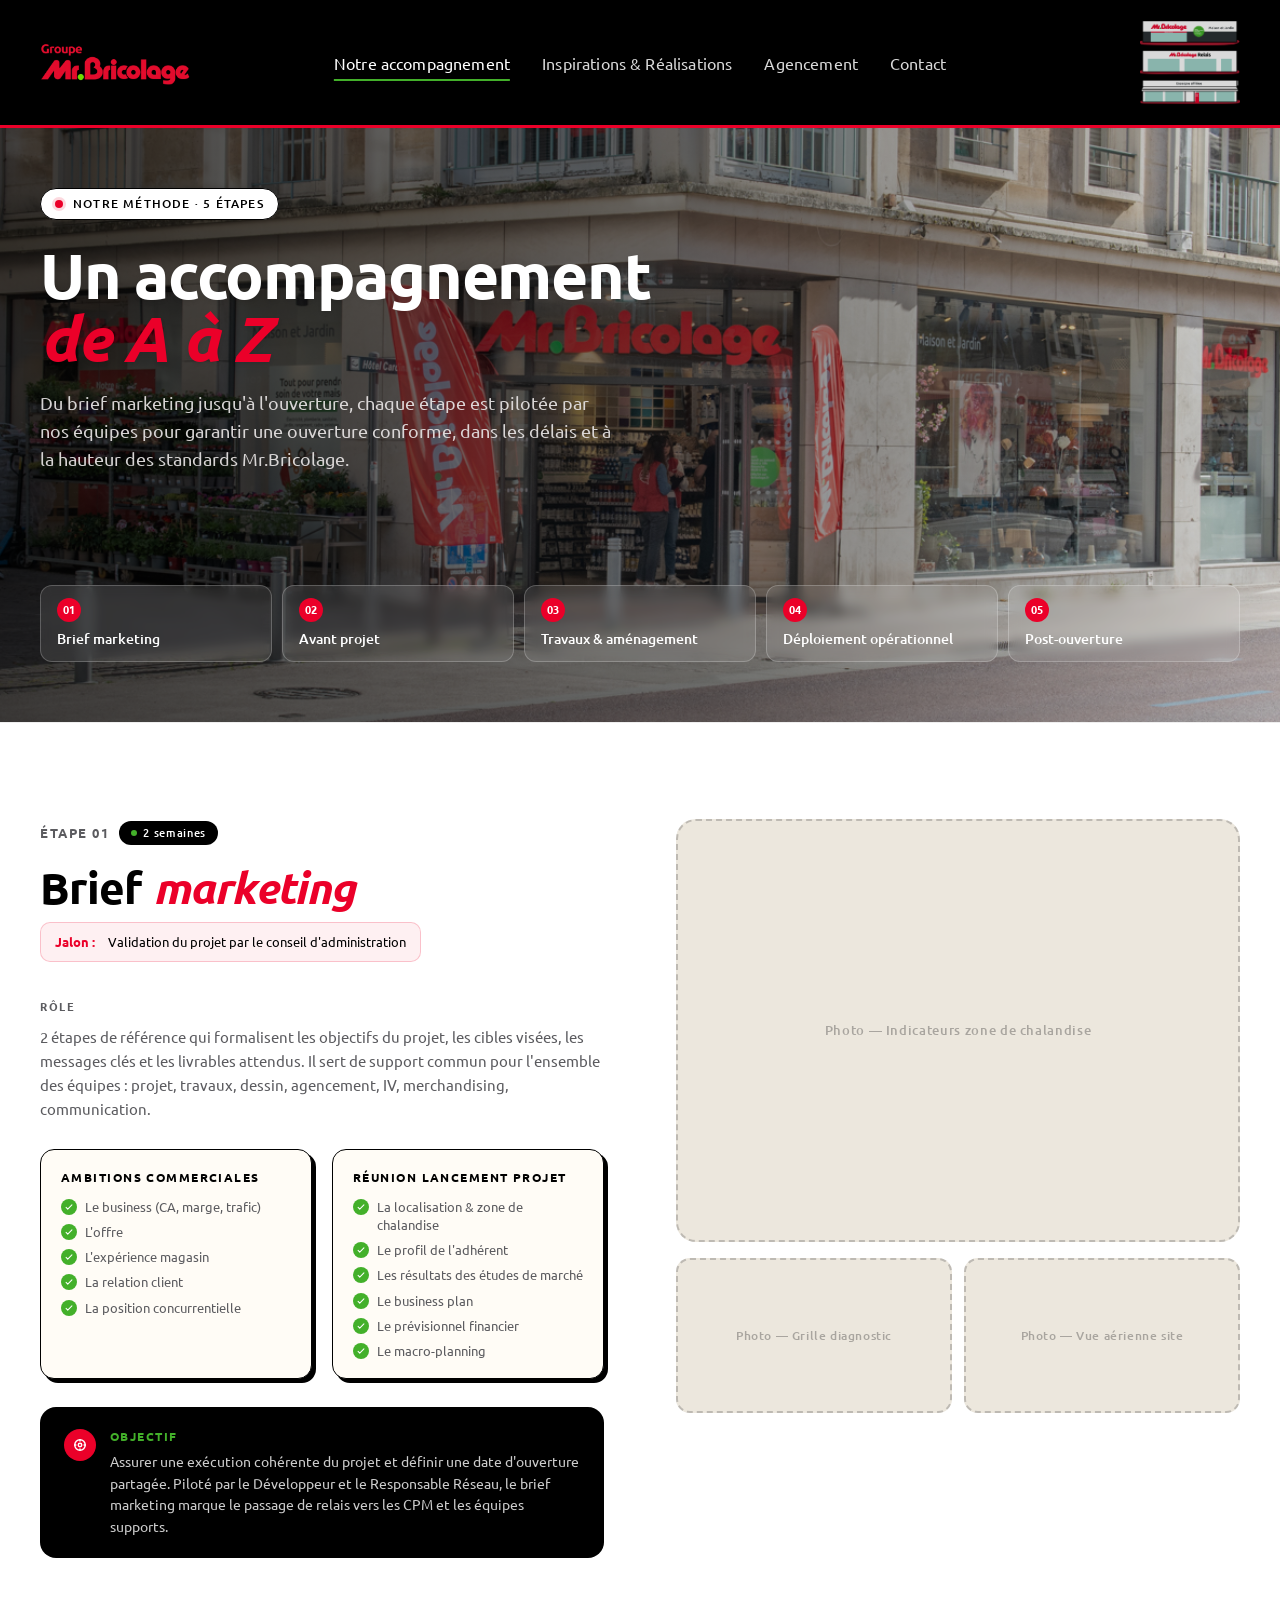
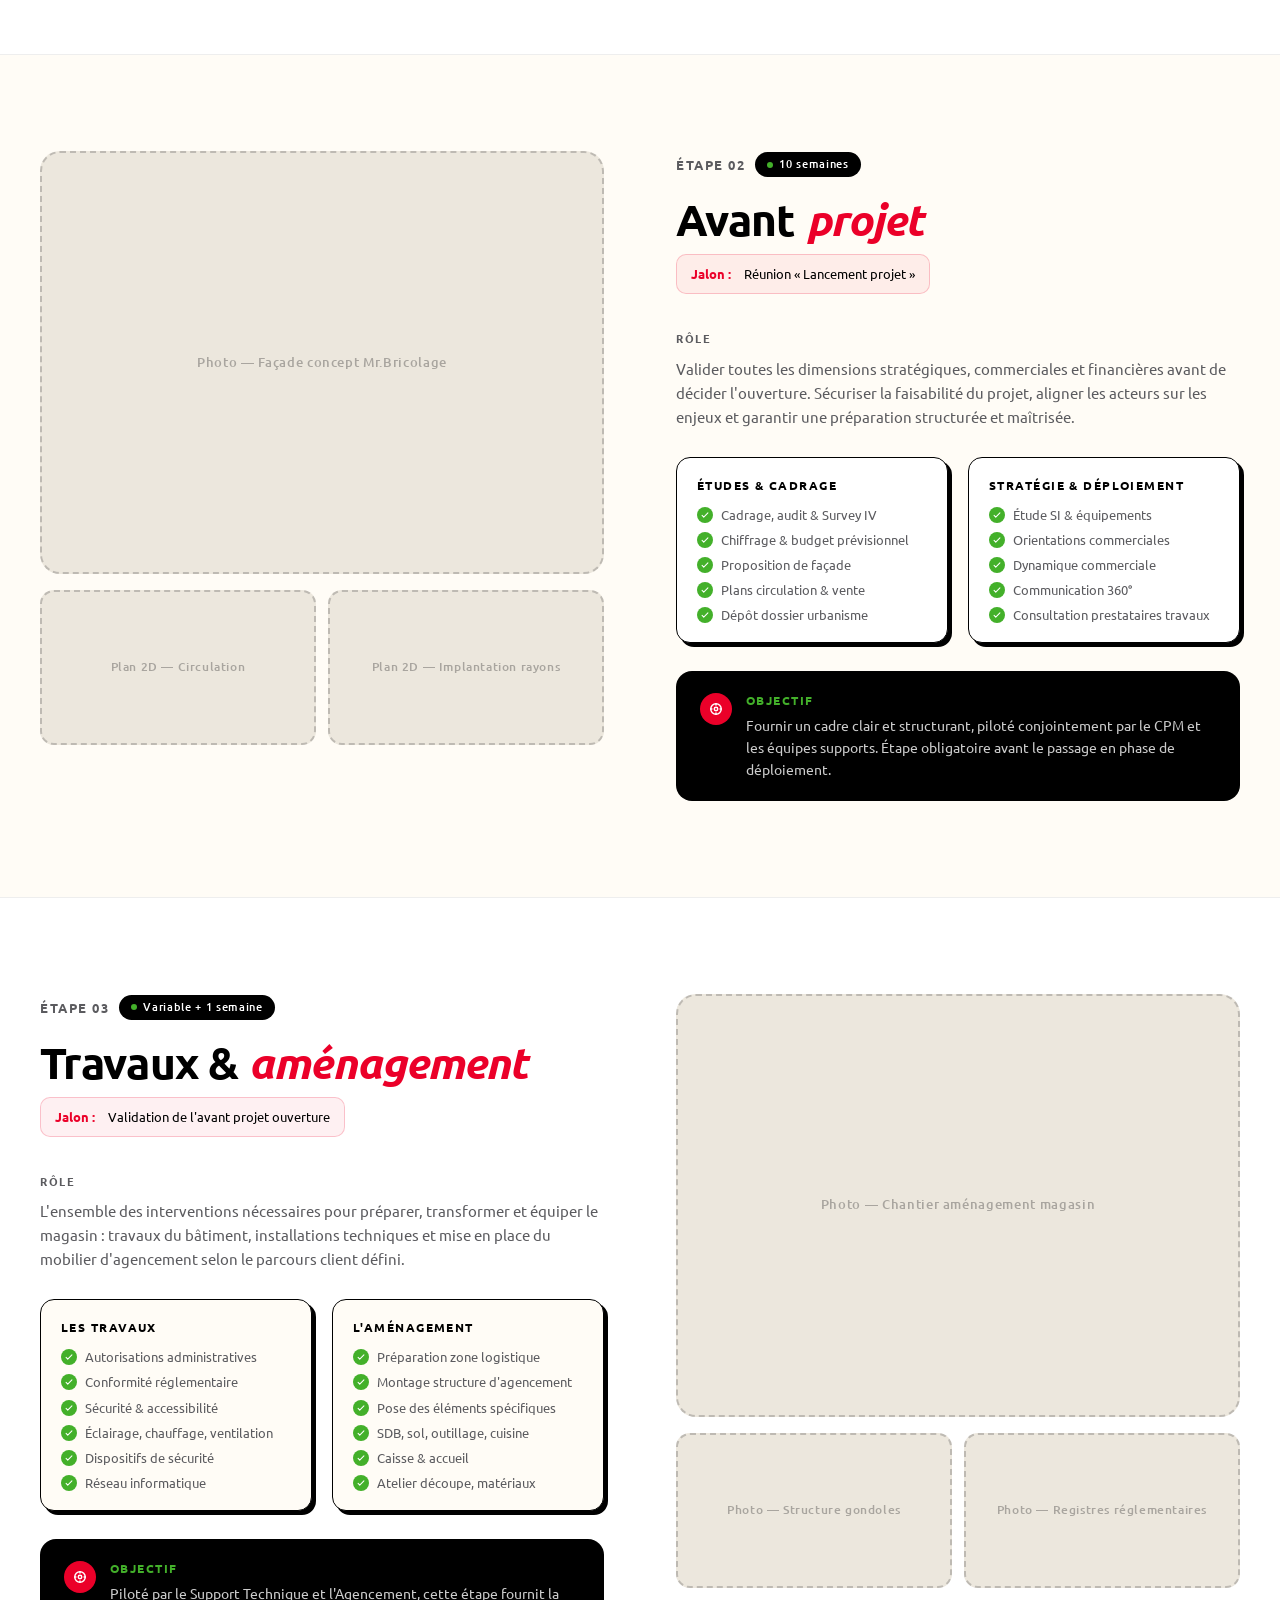
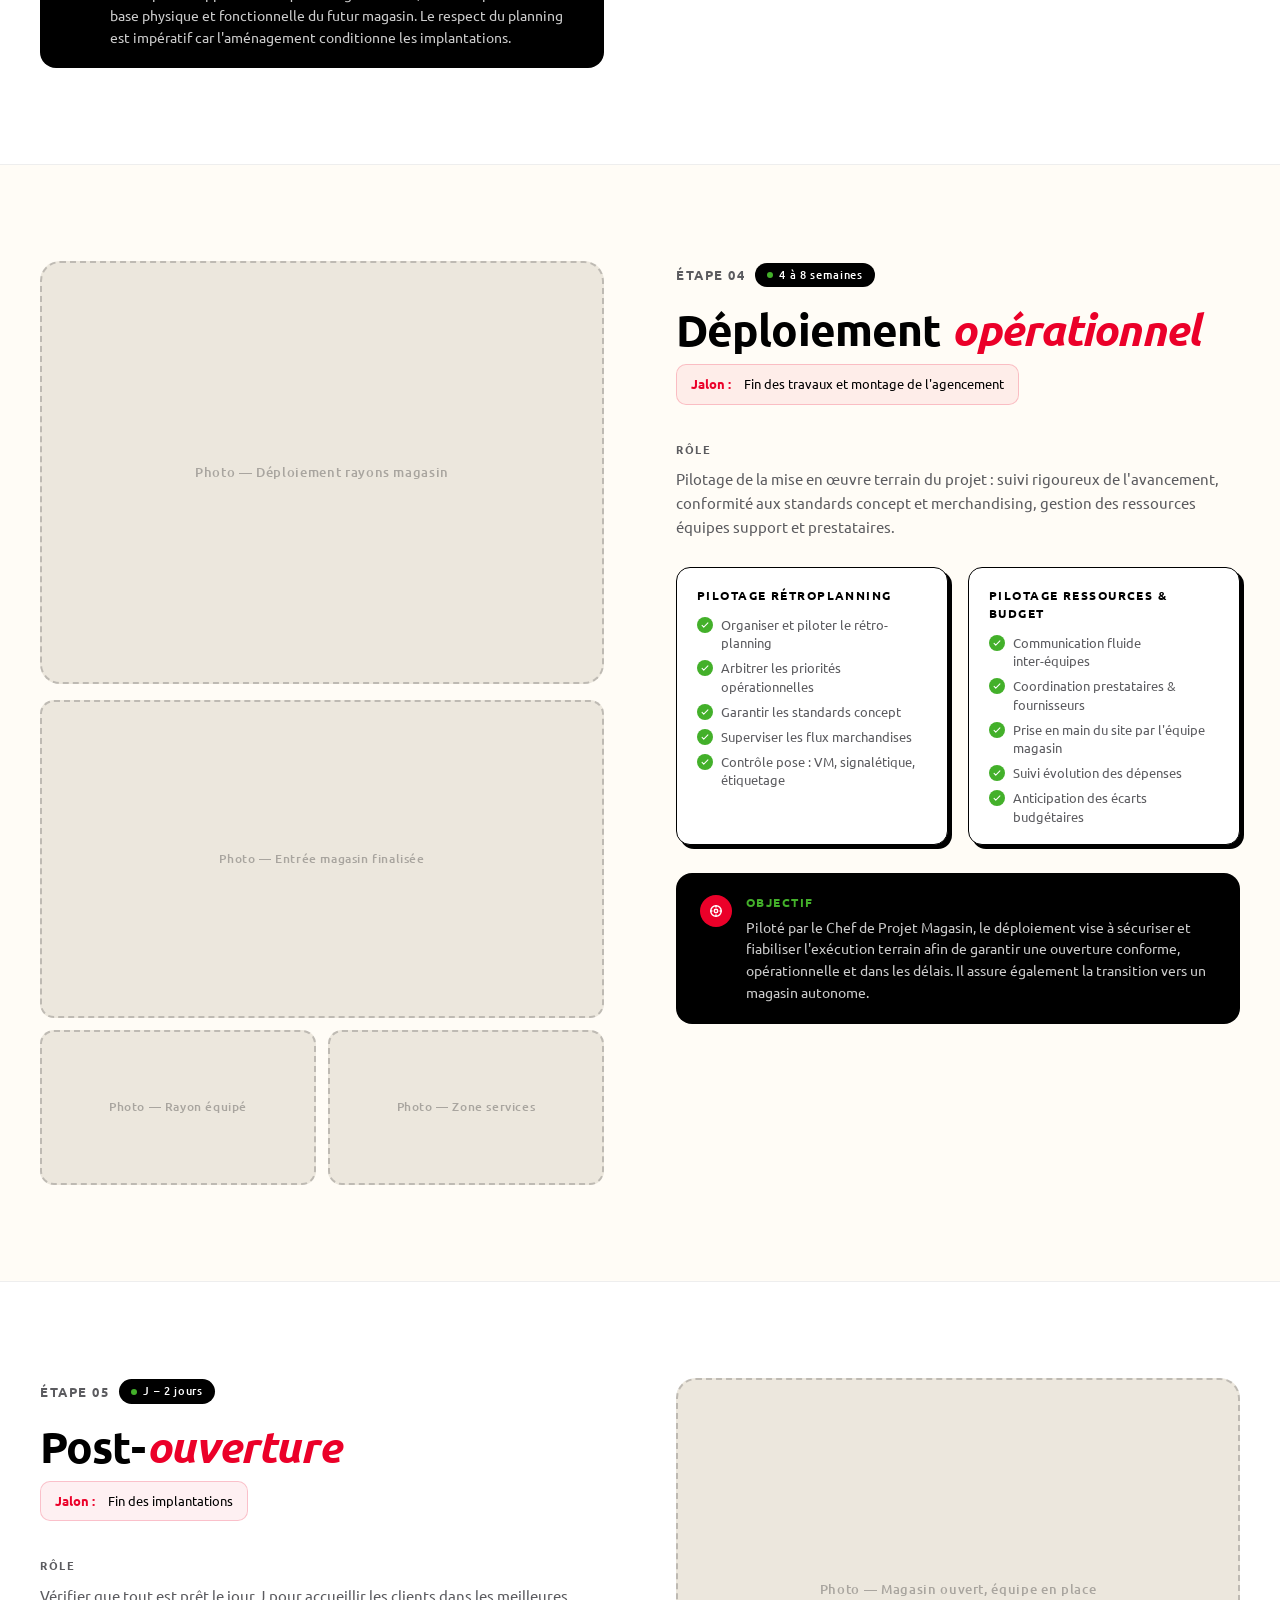
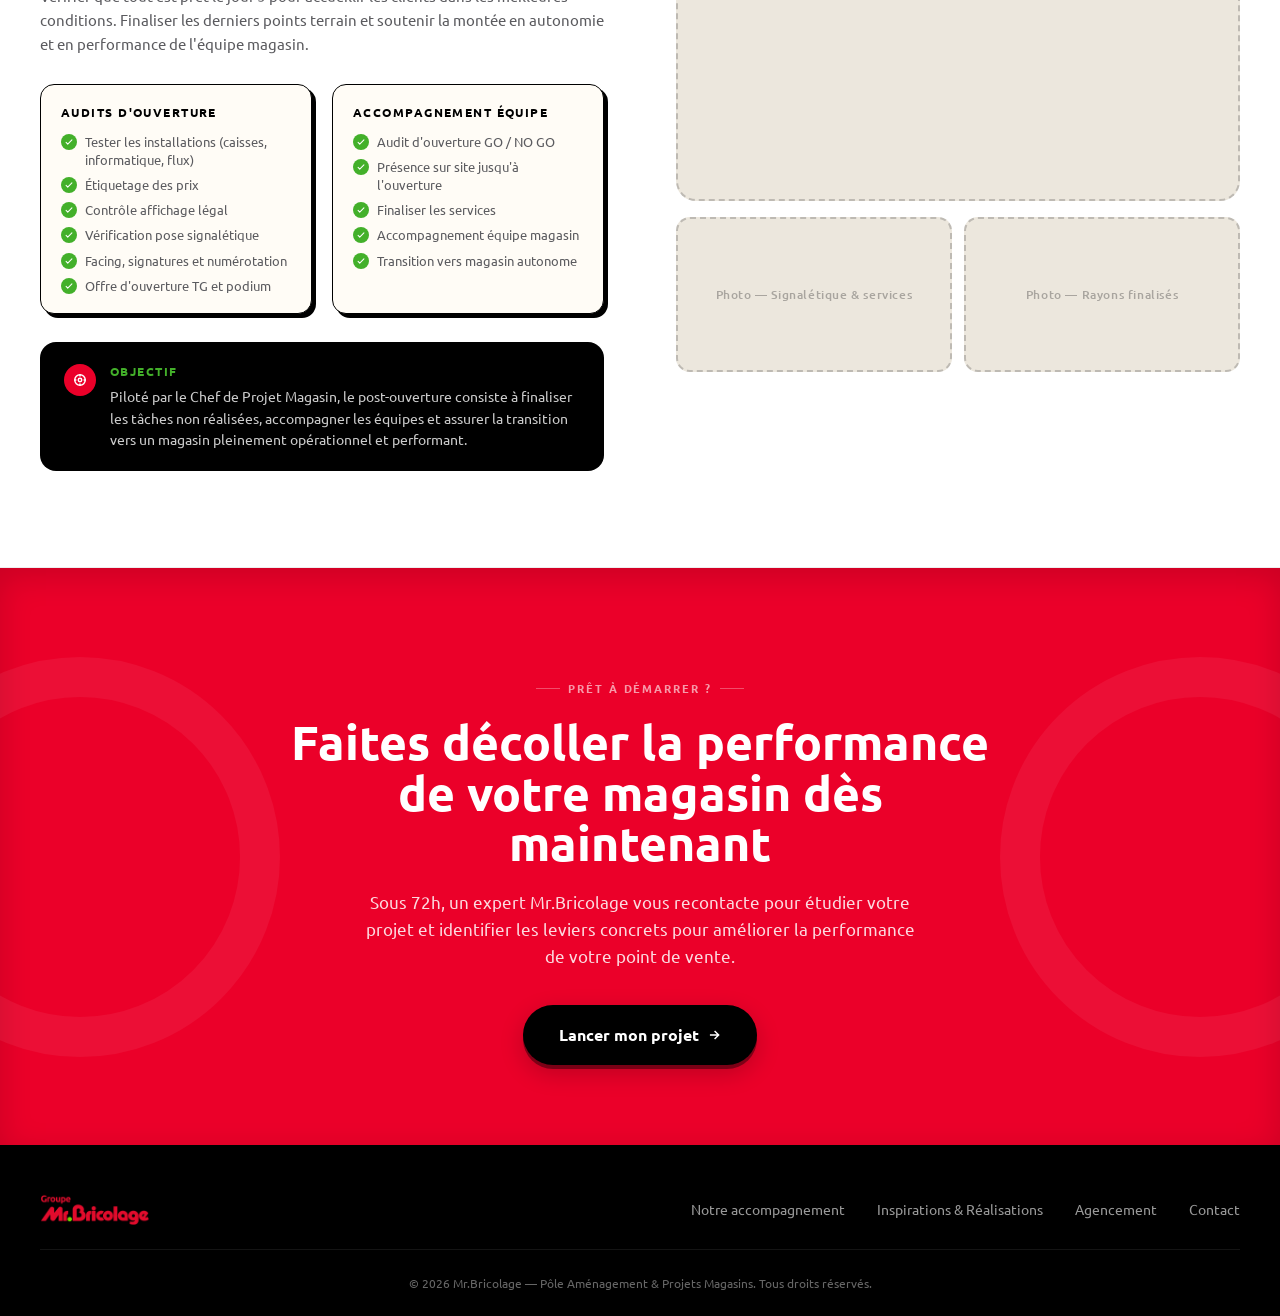
==== commit 0d918918: "AAA" ====
--- a/accompagnement - Copie.html
+++ b/accompagnement - Copie.html
@@ -446,11 +446,11 @@
 
 <!-- CTA BAND -->
 <section class="cta-band" id="contact">
+
   <div class="cta-band-inner">
-    <h2>Faites décoller la performance<br> de votre magasin dès maintenant</h2>
-    <p>Sous 72h, un expert Mr.Bricolage vous recontacte pour étudier votre projet et identifier les leviers concrets pour améliorer la performance de votre point de vente.
-
- </p>
+    <div class="cta-eyebrow">Prêt à démarrer ?</div>
+    <h2>Faites décoller la performance<br>de votre magasin dès maintenant</h2>
+    <p>Sous 72h, un expert Mr.Bricolage vous recontacte pour étudier votre projet et identifier les leviers concrets pour améliorer la performance de votre point de vente.</p>
     <a href="#" class="btn-cta dark large">
       Lancer mon projet
       <svg fill="none" stroke="currentColor" stroke-width="2.5" viewBox="0 0 24 24"><path d="M5 12h14M13 5l7 7-7 7"/></svg>
--- a/styles.css
+++ b/styles.css
@@ -396,10 +396,10 @@
 
  
   
-   /* ===== BENEFIT STRIP ===== */
+  /* ===== BENEFIT STRIP ===== */
   .benefit-strip {
     background: var(--brico-paper);
-    padding: 36px 40px;
+    padding: clamp(40px, 5vw, 56px) 40px;
     border-top: 1px solid rgba(14,14,16,0.08);
     border-bottom: 1px solid rgba(14,14,16,0.08);
   }
@@ -408,13 +408,25 @@
     margin: 0 auto;
     display: grid;
     grid-template-columns: repeat(3, 1fr);
-    gap: 32px;
-  }
+    gap: 22px;
+  }
+  /* Carte style v2 */
   .benefit {
     display: flex;
-    align-items: center;
-    gap: 18px;
-  }
+    flex-direction: column;
+    gap: 16px;
+    background: white;
+    border: 1.5px solid var(--brico-black);
+    border-radius: 18px;
+    padding: 26px 24px;
+    box-shadow: 4px 4px 0 var(--brico-black);
+    transition: transform 0.25s ease, box-shadow 0.25s ease;
+  }
+  .benefit:hover {
+    transform: translate(-3px, -3px);
+    box-shadow: 7px 7px 0 var(--brico-red);
+  }
+  /* Icône ronde style v1 */
   .benefit-icon {
     width: 56px;
     height: 56px;
@@ -424,18 +436,24 @@
     border-radius: 50%;
     display: grid;
     place-items: center;
-    color: var(--brico-red);
     box-shadow: 3px 3px 0 var(--brico-black);
+    transition: background 0.25s ease;
+  }
+  .benefit:hover .benefit-icon { background: var(--brico-red); }
+  .benefit-icon img {
+    width: 32px;
+    height: 32px;
+    object-fit: contain;
   }
   .benefit-text { line-height: 1.25; }
   .benefit-text strong {
     font-family: 'Ubuntu', sans-serif;
     font-weight: 700;
-    font-size: 18px;
+    font-size: 17px;
     display: block;
-    margin-bottom: 2px;
-  }
-  .benefit-text span { color: var(--brico-grey); font-size: 14px; }
+    margin-bottom: 4px;
+  }
+  .benefit-text span { color: var(--brico-grey); font-size: 14px; line-height: 1.5; }
 
   /* ===== SECTION GENERIQUE ===== */
   .section {
@@ -465,113 +483,292 @@
   }
   .section-title em { color: var(--brico-red); font-style: italic; }
 
+  /* ===== ACCOMPAGNEMENT — TIMELINE HORIZONTALE (v2) ===== */
   .accompagnement-grid {
-  display: grid;
-  grid-template-columns: repeat(5, 1fr);
-  gap: 24px;
-}
-
-/* Desktop moyen : passer à 3 colonnes */
-@media (max-width: 1200px) {
-  .accompagnement-grid {
-    grid-template-columns: repeat(3, 1fr);
-  }
-}
-
-/* Tablette : 2 colonnes */
-@media (max-width: 980px) {
-  .accompagnement-grid {
-    grid-template-columns: repeat(2, 1fr);
-    gap: 20px;
-  }
-  
+    display: grid;
+    grid-template-columns: repeat(5, 1fr);
+    gap: 0;
+    position: relative;
+  }
+
+  /* Rail pointillé entre les nœuds */
+  .accompagnement-grid::before {
+    content: '';
+    position: absolute;
+    top: 40px; /* centre des nœuds (80px / 2) */
+    left: calc(10% + 0px);
+    right: calc(10% + 0px);
+    border-top: 2px dashed rgba(14,14,16,0.18);
+    z-index: 0;
+    pointer-events: none;
+  }
+
+  .acc-card-link {
+    text-decoration: none;
+    display: flex;
+    flex-direction: column;
+    align-items: center;
+    text-align: center;
+    padding: 0 12px;
+    color: inherit;
+    position: relative;
+    z-index: 1;
+  }
+
+  /* Le "card" devient juste un conteneur transparent */
   .acc-card {
-    padding: 28px 24px;
-  }
-}
-
-/* Mobile : 1 colonne */
-@media (max-width: 600px) {
-  .accompagnement-grid {
-    grid-template-columns: 1fr;
-    gap: 16px;
-  }
-  
-  .acc-card {
-    padding: 24px 20px;
-  }
-}
-  .acc-card {
-    background: white;
-    border: 1.5px solid var(--brico-black);
-    border-radius: 20px;
-    padding: 32px 28px;
-    position: relative;
-    transition: all 0.3s cubic-bezier(0.4, 0, 0.2, 1);
-    box-shadow: 6px 6px 0 var(--brico-black);
+    background: transparent;
+    border: none;
+    border-radius: 0;
+    padding: 0;
+    box-shadow: none;
+    display: flex;
+    flex-direction: column;
+    align-items: center;
+    text-align: center;
+    width: 100%;
   }
   .acc-card:hover {
-    transform: translate(-3px, -3px);
-    box-shadow: 9px 9px 0 var(--brico-red);
-  }
+    transform: none;
+    box-shadow: none;
+  }
+
+  /* Numéro flottant au-dessus de l'icône */
   .acc-num {
     position: absolute;
-    top: 20px;
-    right: 24px;
-    font-family: 'Ubuntu', sans-serif;
+    top: -10px;
+    left: 50%;
+    transform: translateX(-50%);
+    background: var(--brico-red);
+    color: white;
+    font-size: 11px;
     font-weight: 700;
-    font-size: 12px;
-    color: var(--brico-grey);
-    letter-spacing: 0.1em;
-  }
- .acc-icon {
-    width: 64px;
-    height: 64px;
-    background: var(--brico-red);
+    letter-spacing: 0.06em;
+    padding: 3px 8px;
+    border-radius: 999px;
+    border: 2px solid white;
+    z-index: 2;
+    white-space: nowrap;
+  }
+
+  /* Nœud icône rond v1 */
+  .acc-icon {
+    width: 80px;
+    height: 80px;
+    background: white;
+    border: 2px solid var(--brico-black);
     border-radius: 50%;
     display: grid;
     place-items: center;
-    color: white;
-    margin-bottom: 24px;
+    color: var(--brico-black);
+    margin-bottom: 20px;
     position: relative;
-  }
-
-  .acc-card-link {
-  text-decoration: none;
-  display: block;
-  color: inherit;
-  transition: all 0.3s;
-}
-
-.acc-card-link:hover .acc-card {
-  transform: translate(-4px, -4px);
-  box-shadow: 12px 12px 0 var(--brico-red);
-  cursor: pointer;
-}
-
-  .acc-card:nth-child(2) .acc-icon { background: var(--brico-red); }
-  .acc-card:nth-child(3) .acc-icon { background: var(--brico-red); }
-  .acc-card:nth-child(4) .acc-icon { background: var(--brico-red); }
-
-
+    box-shadow: 5px 5px 0 var(--brico-black);
+    transition: transform 0.25s ease, box-shadow 0.25s ease, background 0.25s ease;
+    flex-shrink: 0;
+  }
+  .acc-card-link:hover .acc-icon {
+    transform: translateY(-4px);
+    box-shadow: 7px 7px 0 var(--brico-red);
+    background: white;
+  }
+
+  /* Icônes PNG v1 dans le nœud */
+  .acc-icon img {
+    width: 42px;
+    height: 42px;
+    object-fit: contain;
+  }
+  .acc-card:first-child .acc-icon img {
+    width: 42px;
+    height: 42px;
+  }
 
   .acc-title {
     font-family: 'Ubuntu', sans-serif;
     font-weight: 700;
-    font-size: 22px;
+    font-size: 15px;
     margin-bottom: 8px;
-    line-height: 1.1;
+    line-height: 1.2;
   }
   .acc-desc {
     color: var(--brico-grey);
-    font-size: 14px;
+    font-size: 13px;
     line-height: 1.5;
-  }
-
-.acc-card:first-child .acc-icon img {
-  width: 46px;
-  height: 46px;
-}
+    max-width: 18ch;
+  }
+
+  /* Lien "En savoir +" discret */
+  .acc-more {
+    margin-top: 10px;
+    font-size: 12px;
+    font-weight: 700;
+    text-transform: uppercase;
+    letter-spacing: 0.1em;
+    color: var(--brico-red);
+    opacity: 0;
+    transform: translateY(4px);
+    transition: opacity 0.25s ease, transform 0.25s ease;
+  }
+  .acc-card-link:hover .acc-more {
+    opacity: 1;
+    transform: translateY(0);
+  }
+
+  /* Responsive timeline */
+  @media (max-width: 1200px) {
+    .accompagnement-grid { grid-template-columns: repeat(3, 1fr); gap: 32px 0; }
+    .accompagnement-grid::before { display: none; }
+  }
+  @media (max-width: 980px) {
+    .accompagnement-grid { grid-template-columns: repeat(2, 1fr); gap: 32px 0; }
+    .accompagnement-grid {
+    grid-template-columns: 1fr;
+    gap: 38px;
+    position: relative;
+    padding-left: 0;
+  }
+
+  /* Ligne pointillée verticale à gauche */
+  .accompagnement-grid::before {
+    top: 0;
+    bottom: 0;
+    left: 39px; /* centre du nœud (80px / 2) */
+    right: auto;
+    border-top: none;
+    border-left: 2px dashed rgba(14,14,16,0.18);
+    width: auto;
+  }
+
+  .acc-card-link {
+    flex-direction: row;
+    text-align: left;
+    gap: 20px;
+    align-items: flex-start;
+  }
+
+  .acc-card {
+    flex-direction: column;
+    align-items: flex-start;
+    padding-left: 0;
+    text-align: center;
+  }
+
+  .acc-icon {
+    width: 80px;
+    height: 80px;
+    margin-bottom: 0;
+     transform: translateY(-12px);
+    flex-shrink: 0;
+  }
+
+  .acc-num {
+    top: -12px;
+    left: 50%;
+    transform: translateX(-50%);
+  }
+
+  .acc-title {
+    font-size: 16px;
+  }
+
+  .acc-desc {
+    max-width: none;
+  }
+
+  .acc-more {
+    opacity: 1;
+    transform: none;
+  }
+  .acc-num {
+    position: absolute;
+    top: -8px;
+    left: -8px;
+    transform: none;
+  }
+
+  .acc-icon {
+    position: relative; /* important pour que top/left du numéro se fasse relatif au nœud */
+  }
+  
+  }
+  @media (max-width: 600px) {
+    .accompagnement-grid { grid-template-columns: 1fr; gap: 28px; }
+    .acc-card-link { flex-direction: row; text-align: left; gap: 18px; align-items: flex-start; }
+    .acc-icon { width: 60px; height: 60px; margin-bottom: 0; flex-shrink: 0; }
+    .acc-card { align-items: flex-start; }
+    .acc-desc { max-width: none; }
+    .acc-more { opacity: 1; transform: none; }
+    .accompagnement-grid {
+    grid-template-columns: 1fr;
+    gap: 38px;
+    position: relative;
+    padding-left: 0;
+  }
+
+  /* Ligne pointillée verticale à gauche */
+  .accompagnement-grid::before {
+    top: 0;
+    bottom: 0;
+    left: 39px; /* centre du nœud (80px / 2) */
+    right: auto;
+    border-top: none;
+    border-left: 2px dashed rgba(14,14,16,0.18);
+    width: auto;
+  }
+
+  .acc-card-link {
+    flex-direction: row;
+    text-align: left;
+    gap: 20px;
+    align-items: flex-start;
+  }
+
+  .acc-card {
+    flex-direction: column;
+    align-items: flex-start;
+    padding-left: 0;
+  }
+
+  .acc-icon {
+    width: 60px;
+    height: 60px;
+    margin-bottom: 0;
+     transform: translateY(-12px);
+    flex-shrink: 0;
+  }
+
+  .acc-num {
+    top: -12px;
+    left: 50%;
+    transform: translateX(-50%);
+  }
+
+  .acc-title {
+    font-size: 16px;
+  }
+
+  .acc-desc {
+    max-width: none;
+  }
+
+  .acc-more {
+    opacity: 1;
+    transform: none;
+    text-align: center;
+  }
+  .acc-num {
+    position: absolute;
+    top: -8px;
+    left: -8px;
+    transform: none;
+  }
+
+  .acc-icon {
+    position: relative; /* important pour que top/left du numéro se fasse relatif au nœud */
+  }
+  
+  }
 
 
   /* ===== INSPIRATIONS - PLACEHOLDERS ===== */
@@ -821,15 +1018,15 @@
 
   /* Icônes benefit strip */
 .benefit-icon img {
-  width: 36px;
-  height: 36px;
+  width: 32px;
+  height: 32px;
   object-fit: contain;
 }
 
 /* Icônes cards accompagnement */
 .acc-icon img {
-  width: 56px;
-  height: 56px;
+  width: 42px;
+  height: 42px;
   object-fit: contain;
 }
 
@@ -921,114 +1118,97 @@
 }
 
 .timeline-nav {
-  display: flex;
-  flex-wrap: wrap;
-  gap: 16px;
+  display: grid;
+  grid-template-columns: repeat(5, 1fr);
+  gap: 10px;
   padding: 0;
-  scrollbar-width: none;
   position: relative;
-  margin: -40px 0 16px 0;
-}
-.timeline-nav::-webkit-scrollbar {
-  display: none;
-}
-.timeline-nav::after {
-  display: none;
-}
+  margin: 0 0 0 0;
+}
+.timeline-nav::-webkit-scrollbar { display: none; }
+
+.tn-connector { display: none; }
+.tn-duration { display: none; }
+
 .tn-item {
   display: flex;
-  align-items: center;
-  gap: 0;
   flex-shrink: 0;
-  position: relative;
-}
-/* Effet escalier - chaque 2ème étape descend */
-.tn-item:nth-child(2) {
-  transform: translateY(32px);
-}
-.tn-item:nth-child(4) {
-  transform: translateY(32px);
-}
-/* Connecteurs visuels entre étapes */
-.tn-item::after {
-  content: '';
-  position: absolute;
-  right: -32px;
-  top: 50%;
-  width: 24px;
-  height: 2px;
-  background: rgba(14,14,16,0.15);
-  transform: translateY(-50%);
-}
-.tn-item:nth-child(5)::after {
-  display: none;
-}
+}
+/* Annuler l'effet escalier */
+.tn-item:nth-child(2) { transform: none; }
+.tn-item:nth-child(4) { transform: none; }
+/* Supprimer les connecteurs pseudo-éléments */
+.tn-item::after { display: none; }
+
 .tn-step {
   display: flex;
+  flex-direction: column;
+  gap: 6px;
+  text-decoration: none;
+  padding: 12px 16px;
+  background: rgba(255,255,255,0.10);
+  backdrop-filter: blur(6px);
+  -webkit-backdrop-filter: blur(6px);
+  border: 1.5px solid rgba(255,255,255,0.22);
+  border-radius: 12px;
+  color: white;
+  font-size: 14px;
+  font-weight: 500;
+  white-space: normal;
+  transition: transform 0.22s ease, background 0.22s ease, border-color 0.22s ease;
+  width: 100%;
+  cursor: pointer;
+}
+.tn-step:hover {
+  transform: translateY(-4px);
+  background: rgba(0,0,0,0.45);
+  border-color: var(--brico-red);
+  box-shadow: none;
+}
+.tn-step:active { transform: translateY(-1px); }
+.tn-step::before { display: none; }
+.tn-step:hover::before { display: none; }
+
+/* Ligne du haut : numéro + durée */
+.tn-step-top {
+  display: flex;
   align-items: center;
-  gap: 10px;
-  text-decoration: none;
-  padding: 10px 20px;
-  border: 2px solid var(--brico-black);
-  background: var(--brico-black);        /* noir plein par défaut */
-  color: white;
-  border-radius: 999px;
-  font-size: 13px;
-  font-weight: 600;
-  transition: all 0.3s cubic-bezier(0.4, 0, 0.2, 1);
-  white-space: nowrap;
-  box-shadow: 0 2px 8px rgba(0,0,0,0.15);
-}
-
-.tn-step:hover {
-  transform: translateY(-4px) scale(1.08);
-  box-shadow: 
-    0 8px 24px rgba(0,0,0,0.3),
-    inset 0 0 0 2px var(--brico-red);    /* trait rouge intérieur */
-  border-color: var(--brico-red);
-}
-
-.tn-step:active {
-  transform: translateY(-1px) scale(0.98);
-}
-
-.tn-step::before {
-  display: none;
-}
-
-.tn-step::before {
-  display: none;  /* enlever la bordure rouge */
-}
-
-.tn-step:hover::before {
-  opacity: 1;
-}
-.tn-step:hover {
-  background: var(--brico-black);
-  color: white;
-}
-.tn-step:hover .tn-num {
+  justify-content: space-between;
+}
+.tn-num {
+  width: 24px;
+  height: 24px;
+  border-radius: 50%;
   background: var(--brico-red);
-  color: white;
-  border-color: var(--brico-red);
-}
-.tn-num {
-  width: 22px;
-  height: 22px;
-  border-radius: 50%;
-  border: 1.5px solid var(--brico-black);
+  border: none;
   display: grid;
   place-items: center;
   font-size: 11px;
   font-weight: 700;
-  transition: all 0.2s;
+  color: white;
   flex-shrink: 0;
-}
-.tn-connector {
-  display: none;
-}
-.tn-duration {
-  display: none;
+  transition: none;
+}
+.tn-dur-label {
+  font-size: 10px;
+  font-weight: 700;
+  text-transform: uppercase;
+  letter-spacing: 0.07em;
+  color: rgba(255,255,255,0.55);
+}
+.tn-label {
+  font-size: 13px;
+  font-weight: 600;
+  line-height: 1.25;
+  color: white;
+}
+
+/* Responsive */
+@media (max-width: 980px) {
+  .timeline-nav { grid-template-columns: repeat(2, 1fr); gap: 10px; }
+}
+@media (max-width: 560px) {
+  .timeline-nav { grid-template-columns: 1fr; gap: 8px; }
 }
 
 /* ===== ÉTAPES ===== */
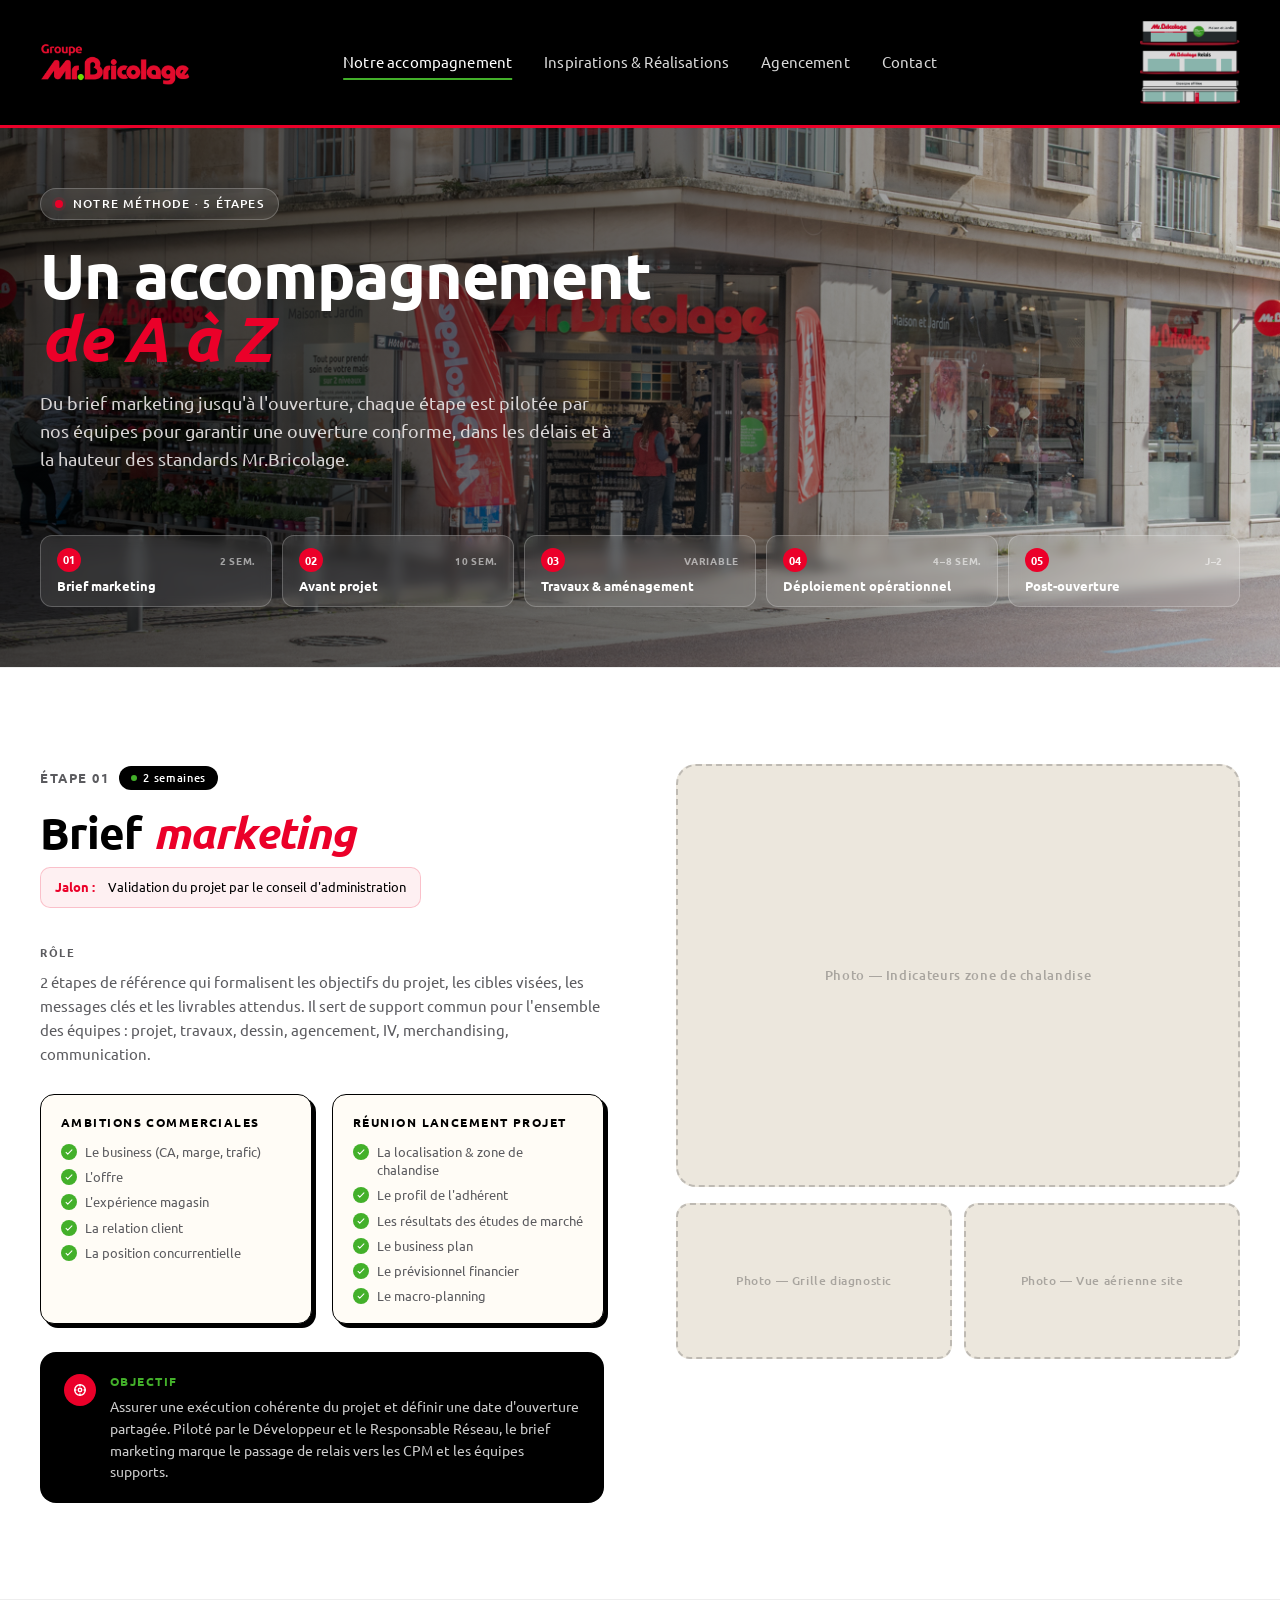
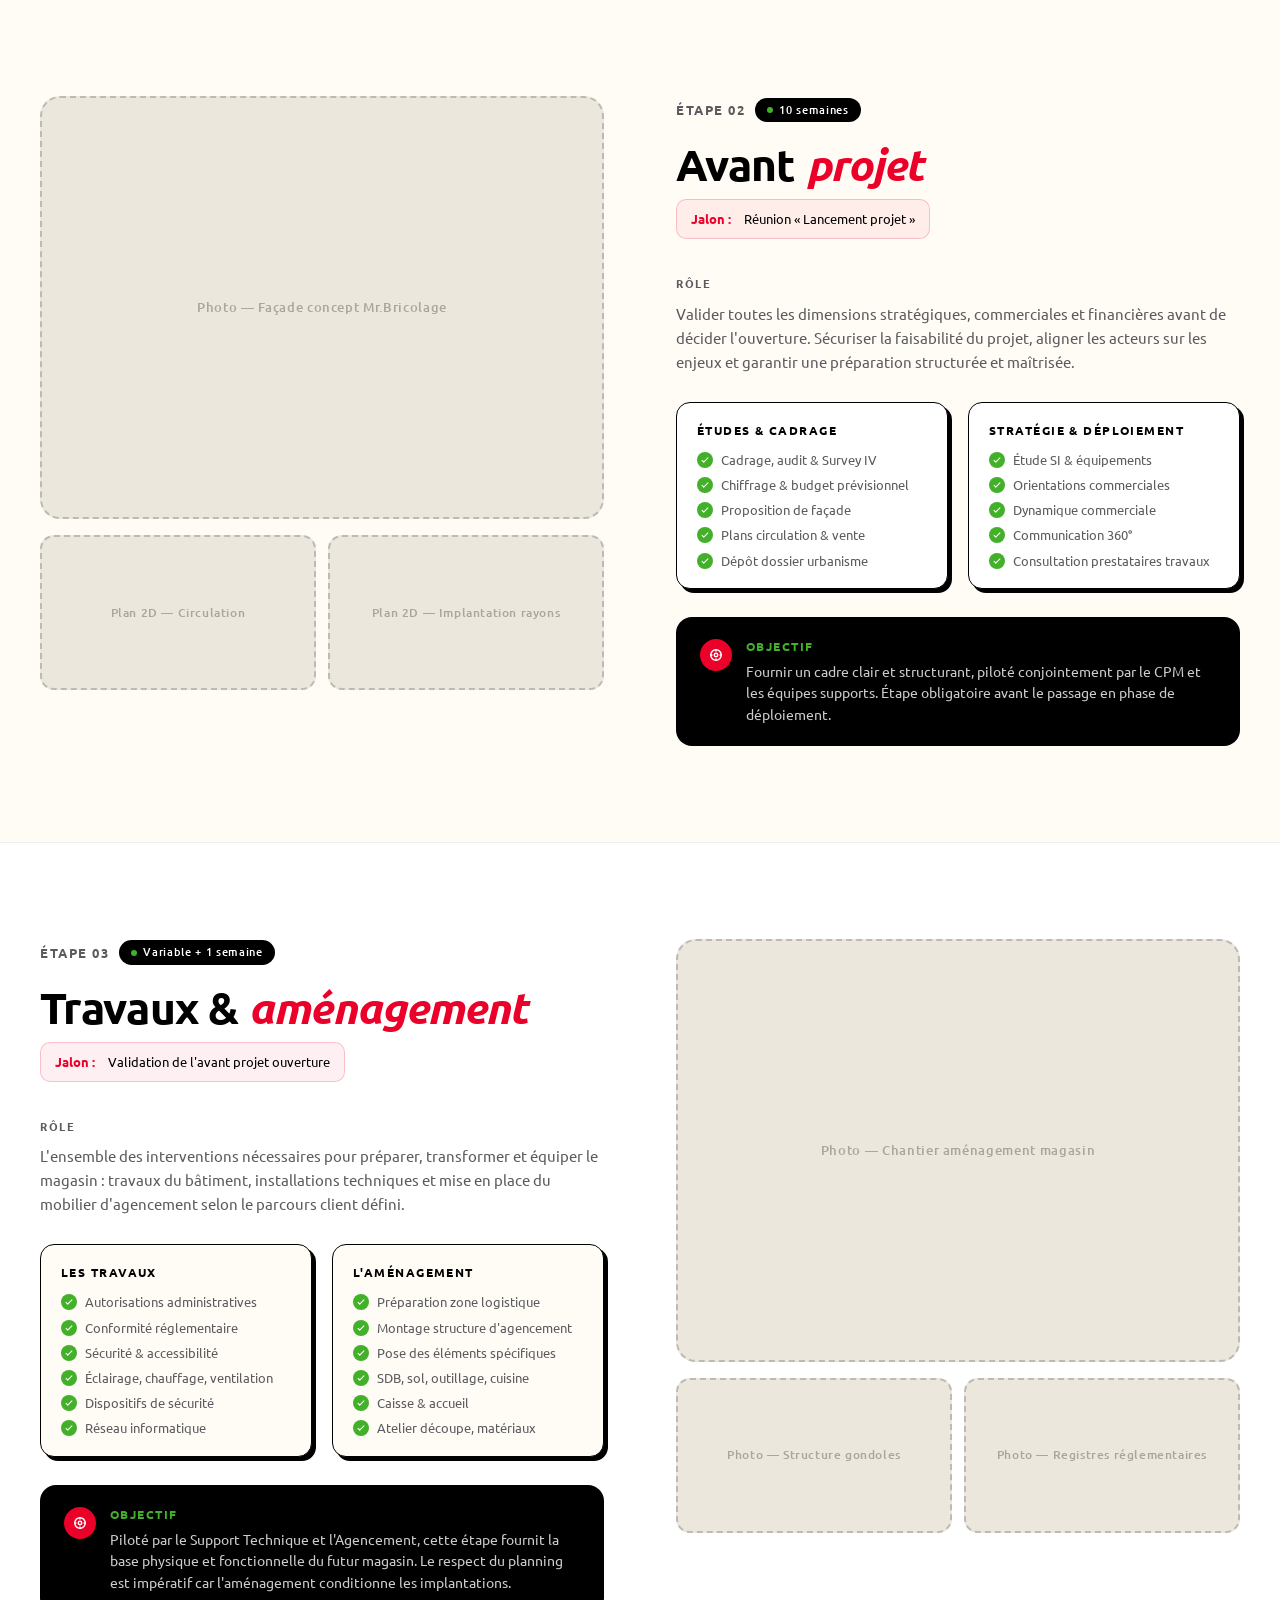
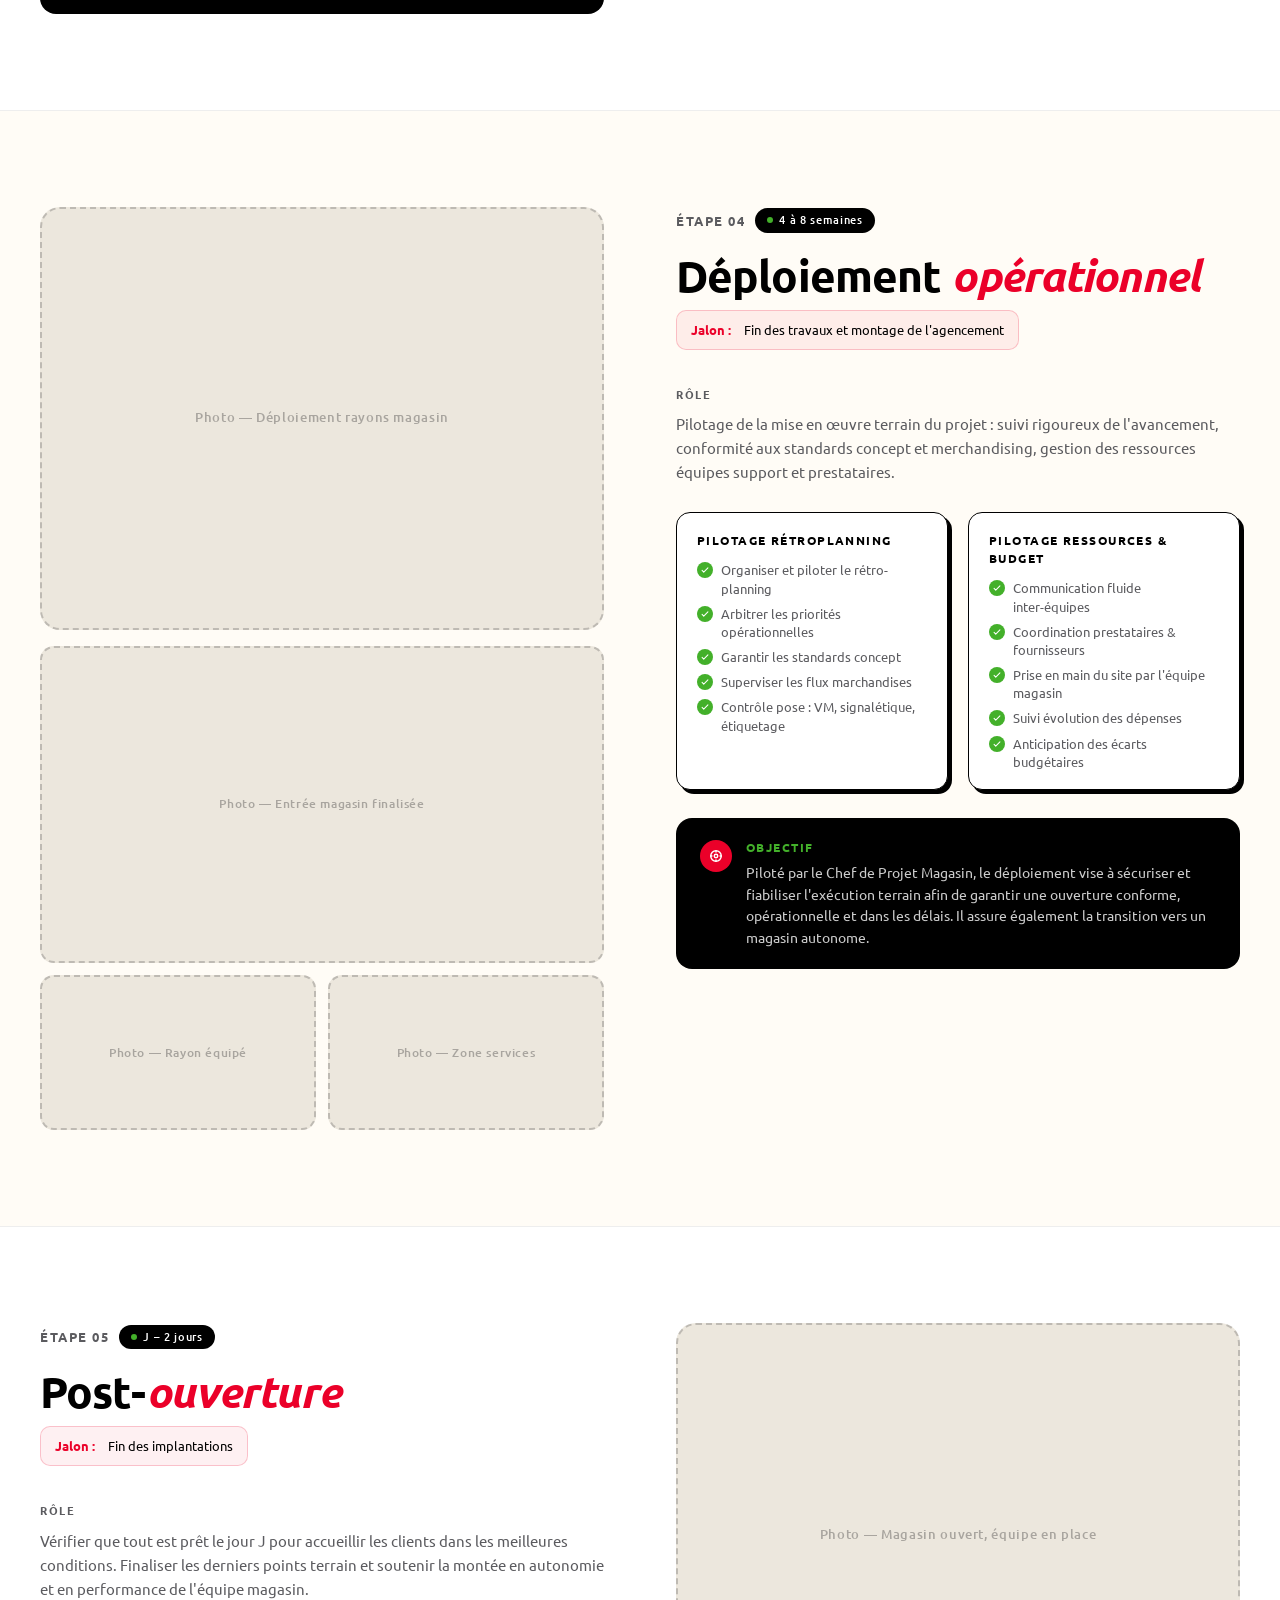
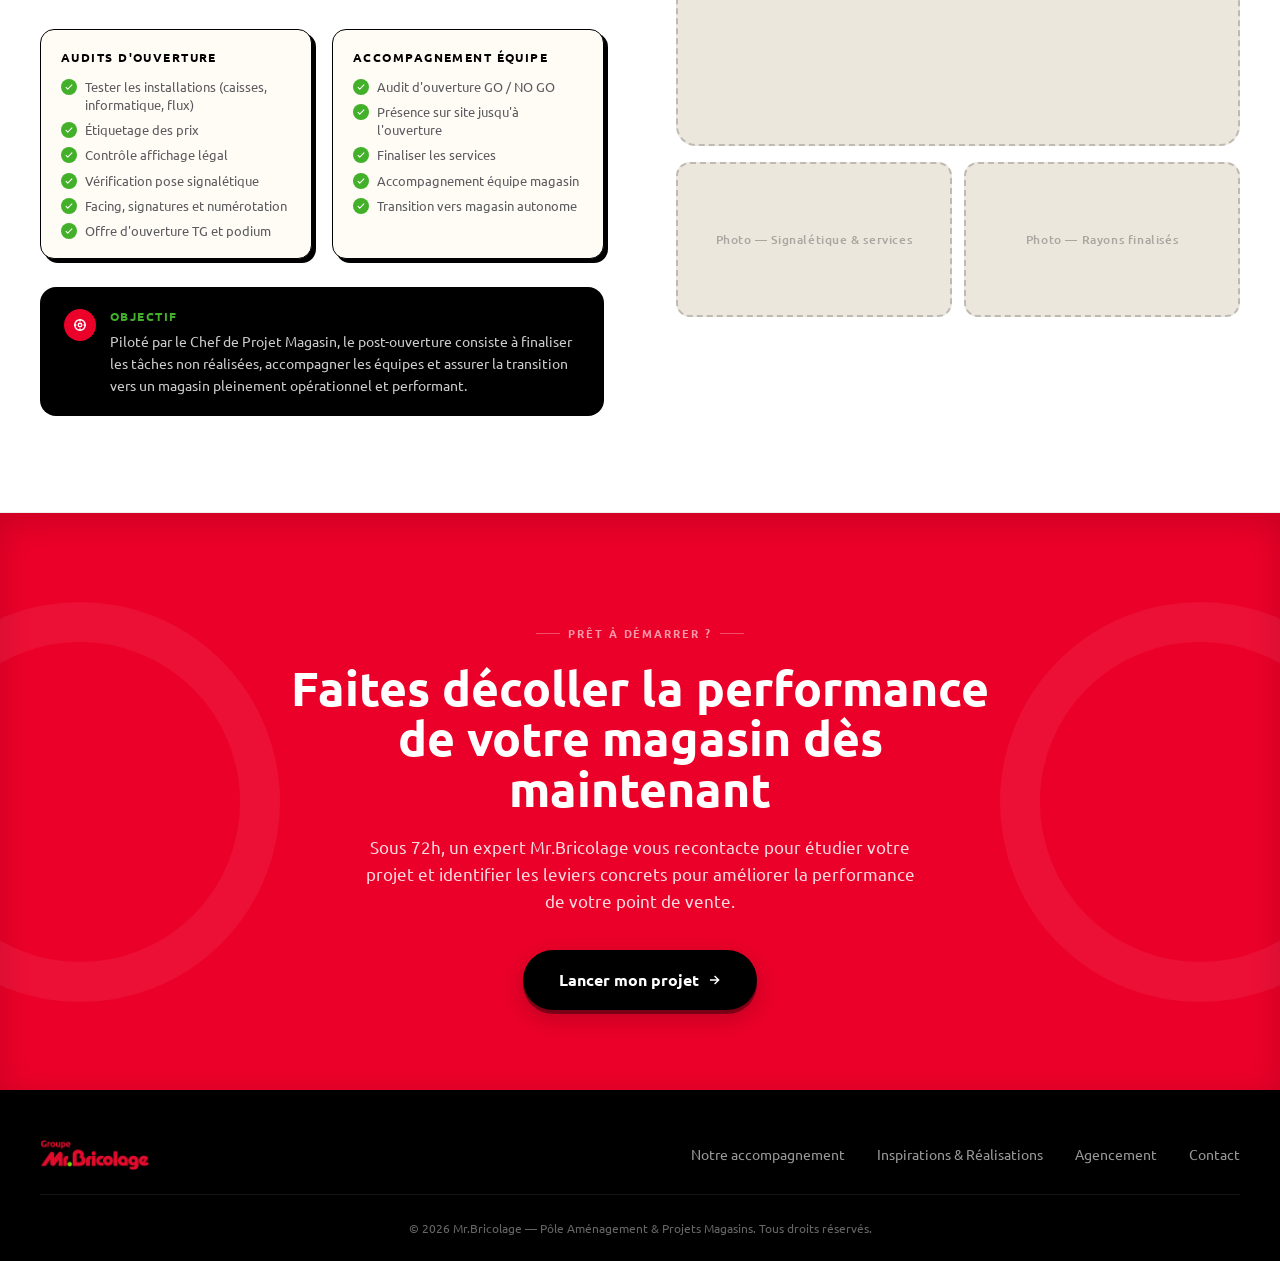
==== commit efb57c0e: "AAA" ====
--- a/accompagnement - Copie.html
+++ b/accompagnement - Copie.html
@@ -7,7 +7,7 @@
 <link rel="preconnect" href="https://fonts.googleapis.com">
 <link rel="preconnect" href="https://fonts.gstatic.com" crossorigin>
 <link href="https://fonts.googleapis.com/css2?family=Ubuntu:wght@300;400;500;700&display=swap" rel="stylesheet">
-<link rel="stylesheet" href="styles.css">
+<link rel="stylesheet" href="styles - Copie.css">
 
 </head>
 <body>
@@ -52,42 +52,48 @@
     <nav class="timeline-nav" aria-label="Étapes du projet">
       <div class="tn-item">
         <a href="#etape-1" class="tn-step">
-          <span class="tn-num">01</span>
-          Brief marketing
+          <div class="tn-step-top">
+            <span class="tn-num">01</span>
+            <span class="tn-dur-label">2 sem.</span>
+          </div>
+          <span class="tn-label">Brief marketing</span>
         </a>
-        <span class="tn-duration">2 sem.</span>
-      </div>
-      <div class="tn-connector"></div>
+      </div>
       <div class="tn-item">
         <a href="#etape-2" class="tn-step">
-          <span class="tn-num">02</span>
-          Avant projet
+          <div class="tn-step-top">
+            <span class="tn-num">02</span>
+            <span class="tn-dur-label">10 sem.</span>
+          </div>
+          <span class="tn-label">Avant projet</span>
         </a>
-        <span class="tn-duration">10 sem.</span>
-      </div>
-      <div class="tn-connector"></div>
+      </div>
       <div class="tn-item">
         <a href="#etape-3" class="tn-step">
-          <span class="tn-num">03</span>
-          Travaux & aménagement
+          <div class="tn-step-top">
+            <span class="tn-num">03</span>
+            <span class="tn-dur-label">Variable</span>
+          </div>
+          <span class="tn-label">Travaux & aménagement</span>
         </a>
-        <span class="tn-duration">Variable</span>
-      </div>
-      <div class="tn-connector"></div>
+      </div>
       <div class="tn-item">
         <a href="#etape-4" class="tn-step">
-          <span class="tn-num">04</span>
-          Déploiement opérationnel
+          <div class="tn-step-top">
+            <span class="tn-num">04</span>
+            <span class="tn-dur-label">4–8 sem.</span>
+          </div>
+          <span class="tn-label">Déploiement opérationnel</span>
         </a>
-        <span class="tn-duration">4–8 sem.</span>
-      </div>
-      <div class="tn-connector"></div>
+      </div>
       <div class="tn-item">
         <a href="#etape-5" class="tn-step">
-          <span class="tn-num">05</span>
-          Post-ouverture
+          <div class="tn-step-top">
+            <span class="tn-num">05</span>
+            <span class="tn-dur-label">J–2</span>
+          </div>
+          <span class="tn-label">Post-ouverture</span>
         </a>
-        <span class="tn-duration">J–2</span>
       </div>
     </nav>
   </div>
--- a/styles - Copie.css
+++ b/styles - Copie.css
@@ -0,0 +1,1052 @@
+:root {
+  --brico-red: #eb0029;
+  --brico-red-dark: #C4001F;
+  --brico-green: #43b02a;
+  --brico-green-dark: #009b77;
+  --brico-black: #000000;
+  --brico-cream: #FFFFFF;
+  --brico-paper: #FFFCF6;
+  --brico-grey: #5B5B5F;
+  --brico-grey-light: #ECE7DD;
+}
+
+* { box-sizing: border-box; margin: 0; padding: 0; }
+html { scroll-behavior: smooth; }
+
+body {
+  font-family: 'Ubuntu', sans-serif;
+  background: var(--brico-cream);
+  color: var(--brico-black);
+  line-height: 1.5;
+  overflow-x: hidden;
+  -webkit-font-smoothing: antialiased;
+}
+
+.display { font-weight: 700; letter-spacing: -0.02em; }
+
+/* ALERT BAR */
+.alert-bar {
+  background: var(--brico-black);
+  color: white;
+  font-size: 12px;
+  padding: 8px 0;
+  text-align: center;
+  letter-spacing: 0.08em;
+  text-transform: uppercase;
+  font-weight: 500;
+}
+.alert-bar span { color: var(--brico-green); margin-right: 8px; }
+.page-not-home .alert-bar { display: none; }
+
+/* HEADER */
+header {
+  background: var(--brico-black);
+  padding: 20px 40px;
+  display: flex;
+  align-items: center;
+  justify-content: space-between;
+  position: sticky;
+  top: 0;
+  z-index: 100;
+  border-bottom: 3px solid var(--brico-red);
+}
+.logo {
+  display: flex;
+  align-items: center;
+  cursor: pointer;
+  text-decoration: none;
+  transition: opacity 0.2s;
+}
+.logo:hover { opacity: 0.8; }
+.logo-img { height: 44px; display: block; }
+
+nav.main-nav {
+  position: absolute;
+  left: 50%;
+  transform: translateX(-50%);
+  display: flex;
+  align-items: center;
+  gap: 32px;
+}
+nav.main-nav a {
+  color: rgba(255,255,255,0.85);
+  text-decoration: none;
+  font-weight: 400;
+  font-size: 15px;
+  letter-spacing: 0.01em;
+  transition: color 0.2s;
+  position: relative;
+}
+nav.main-nav a:hover { color: white; }
+nav.main-nav a:hover::after,
+nav.main-nav a.nav-active::after {
+  content: '';
+  position: absolute;
+  bottom: -6px;
+  left: 0;
+  right: 0;
+  height: 2px;
+  background: var(--brico-green);
+}
+nav.main-nav a.nav-active { color: white; }
+
+.nav-all-mb {
+  height: 85px;
+  max-height: 100%;
+  object-fit: contain;
+  opacity: 0.85;
+  margin-left: 8px;
+  transition: opacity 0.2s;
+}
+.nav-all-mb:hover { opacity: 1; }
+
+.burger {
+  display: none;
+  flex-direction: column;
+  justify-content: center;
+  gap: 5px;
+  background: none;
+  border: 1.5px solid rgba(255,255,255,0.3);
+  border-radius: 8px;
+  padding: 8px 10px;
+  cursor: pointer;
+}
+.burger span {
+  display: block;
+  width: 20px;
+  height: 2px;
+  background: white;
+  border-radius: 2px;
+  transition: all 0.25s ease;
+  transform-origin: center;
+}
+.burger.open span:nth-child(1) { transform: translateY(7px) rotate(45deg); }
+.burger.open span:nth-child(2) { opacity: 0; transform: scaleX(0); }
+.burger.open span:nth-child(3) { transform: translateY(-7px) rotate(-45deg); }
+
+.mobile-menu {
+  display: none;
+  position: absolute;
+  top: 100%;
+  left: 0;
+  right: 0;
+  background: var(--brico-black);
+  border-top: 1px solid rgba(255,255,255,0.08);
+  border-bottom: 3px solid var(--brico-red);
+  flex-direction: column;
+  padding: 8px 0;
+  z-index: 99;
+}
+.mobile-menu.open { display: flex; }
+.mobile-menu a {
+  color: rgba(255,255,255,0.85);
+  text-decoration: none;
+  font-size: 15px;
+  font-weight: 400;
+  padding: 14px 24px;
+  border-bottom: 1px solid rgba(255,255,255,0.06);
+  transition: background 0.15s, color 0.15s;
+}
+.mobile-menu a:last-child { border-bottom: none; }
+.mobile-menu a:hover { background: rgba(255,255,255,0.05); color: white; }
+
+@media (max-width: 980px) {
+  nav.main-nav { display: none; }
+  .nav-all-mb { display: none; }
+  .burger { display: flex; }
+  header { padding: 12px 20px; }
+}
+
+/* BOUTONS */
+.btn-cta {
+  background: var(--brico-red);
+  color: white;
+  padding: 12px 22px;
+  border: none;
+  border-radius: 999px;
+  font-family: 'Ubuntu', sans-serif;
+  font-weight: 500;
+  font-size: 14px;
+  cursor: pointer;
+  text-decoration: none;
+  display: inline-flex;
+  align-items: center;
+  gap: 8px;
+  transition: all 0.2s;
+  box-shadow: 0 2px 0 var(--brico-red-dark);
+}
+.btn-cta:hover {
+  transform: translateY(-1px);
+  box-shadow: 0 4px 0 var(--brico-red-dark);
+  background: #FF1A38;
+}
+.btn-cta:active {
+  transform: translateY(2px);
+  box-shadow: 0 0 0 var(--brico-red-dark);
+}
+.btn-cta svg { width: 14px; height: 14px; }
+.btn-cta.large { padding: 16px 28px; font-size: 16px; }
+
+.btn-cta.green {
+  background: var(--brico-green);
+  box-shadow: 0 2px 0 var(--brico-green-dark);
+}
+.btn-cta.green:hover {
+  background: #4FC033;
+  box-shadow: 0 4px 0 var(--brico-green-dark);
+}
+
+.btn-cta.dark {
+  background: var(--brico-black);
+  box-shadow: 0 4px 0 rgba(0,0,0,0.4), 0 8px 24px rgba(0,0,0,0.2);
+  padding: 18px 36px;
+  font-size: 16px;
+  font-weight: 700;
+}
+.btn-cta.dark:hover {
+  background: #1a1a1a;
+  transform: translateY(-2px);
+  box-shadow: 0 6px 0 rgba(0,0,0,0.4), 0 12px 32px rgba(0,0,0,0.25);
+}
+
+.btn-outline {
+  background: transparent;
+  color: var(--brico-black);
+  padding: 14px 24px;
+  border: 1.5px solid var(--brico-black);
+  border-radius: 999px;
+  font-family: 'Ubuntu', sans-serif;
+  font-weight: 500;
+  font-size: 15px;
+  cursor: pointer;
+  text-decoration: none;
+  display: inline-flex;
+  align-items: center;
+  gap: 10px;
+  transition: all 0.25s ease;
+}
+.btn-outline .arrow-down {
+  width: 22px;
+  height: 22px;
+  border-radius: 50%;
+  background: var(--brico-black);
+  color: white;
+  display: grid;
+  place-items: center;
+  transition: background 0.25s ease, transform 0.25s ease;
+}
+.btn-outline .arrow-down svg { width: 11px; height: 11px; }
+.btn-outline:hover { background: var(--brico-black); color: white; }
+.btn-outline:hover .arrow-down { background: var(--brico-green); transform: translateY(3px); }
+
+/* HERO */
+.hero {
+  background: var(--brico-paper);
+  padding: 0 40px 64px;
+  position: relative;
+}
+
+.hero-inner {
+  max-width: 1280px;
+  margin: 0 auto;
+  display: grid;
+  grid-template-columns: 1fr 1fr;
+  gap: 56px;
+  align-items: center;
+  padding-top: 64px;
+}
+.hero-content {
+  display: flex;
+  flex-direction: column;
+  align-items: flex-start;
+  gap: 20px;
+}
+.hero-title {
+  font-size: clamp(38px, 5.5vw, 68px);
+  line-height: 0.98;
+  margin: 0;
+}
+.hero-title .line2 { display: block; white-space: nowrap; }
+.hero-title .line2 em { font-style: italic; color: var(--brico-red); font-weight: 700; }
+.hero-subtitle {
+  font-size: 18px;
+  color: var(--brico-grey);
+  max-width: 520px;
+  line-height: 1.5;
+  margin: 0;
+}
+.hero-actions { display: flex; align-items: center; gap: 16px; flex-wrap: wrap; margin: 0; }
+.hero-image {
+  position: relative;
+  width: 100%;
+  aspect-ratio: 4 / 3;
+  border-radius: 24px;
+  border: 2px solid var(--brico-black);
+  box-shadow: 10px 10px 0 var(--brico-red);
+  overflow: hidden;
+  flex-shrink: 0;
+}
+.hero-image img { width: 100%; height: 100%; object-fit: cover; display: block; }
+
+@media (max-width: 980px) {
+  .hero { padding: 0 14px 48px; }
+  .hero-inner { grid-template-columns: 1fr; padding-top: 48px; gap: 36px; }
+  .hero-image { aspect-ratio: 16 / 9; max-width: 560px; margin: 0 auto; box-shadow: 6px 6px 0 var(--brico-red); }
+  .hero-actions { flex-direction: column; align-items: stretch; gap: 12px; }
+  .hero-actions a { justify-content: center; }
+}
+
+/* BENEFIT STRIP */
+.benefit-strip {
+  background: var(--brico-paper);
+  padding: clamp(40px, 5vw, 56px) 40px;
+  border-top: 1px solid rgba(14,14,16,0.08);
+  border-bottom: 1px solid rgba(14,14,16,0.08);
+}
+.benefit-grid {
+  max-width: 1280px;
+  margin: 0 auto;
+  display: grid;
+  grid-template-columns: repeat(3, 1fr);
+  gap: 22px;
+}
+.benefit {
+  display: flex;
+  flex-direction: column;
+  gap: 16px;
+  background: white;
+  border: 1.5px solid var(--brico-black);
+  border-radius: 18px;
+  padding: 26px 24px;
+  box-shadow: 4px 4px 0 var(--brico-black);
+  transition: transform 0.25s ease, box-shadow 0.25s ease;
+}
+.benefit:hover { transform: translate(-3px, -3px); box-shadow: 7px 7px 0 var(--brico-red); }
+.benefit-icon {
+  width: 56px;
+  height: 56px;
+  flex-shrink: 0;
+  background: white;
+  border: 1.5px solid var(--brico-black);
+  border-radius: 50%;
+  display: grid;
+  place-items: center;
+  box-shadow: 3px 3px 0 var(--brico-black);
+  transition: background 0.25s ease;
+}
+.benefit:hover .benefit-icon { background: var(--brico-red); }
+.benefit-icon img { width: 32px; height: 32px; object-fit: contain; }
+.benefit-text strong {
+  font-weight: 700;
+  font-size: 17px;
+  display: block;
+  margin-bottom: 4px;
+  line-height: 1.25;
+}
+.benefit-text span { color: var(--brico-grey); font-size: 14px; line-height: 1.5; }
+
+@media (max-width: 980px) {
+  .benefit-strip { padding: 28px 24px; }
+  .benefit-grid { grid-template-columns: 1fr; gap: 16px; }
+}
+
+/* SECTION */
+.section { padding: 96px 40px; position: relative; }
+.section-inner { max-width: 1280px; margin: 0 auto; }
+.section-header { text-align: center; margin-bottom: 64px; }
+.section-eyebrow {
+  color: var(--brico-red);
+  font-weight: 500;
+  text-transform: uppercase;
+  letter-spacing: 0.2em;
+  font-size: 13px;
+  margin-bottom: 16px;
+}
+.section-title {
+  font-size: clamp(36px, 4.5vw, 56px);
+  line-height: 1;
+  max-width: 18ch;
+  margin: 0 auto;
+}
+.section-title em { color: var(--brico-red); font-style: italic; }
+
+@media (max-width: 980px) {
+  .section { padding: 64px 24px; }
+}
+
+/* TIMELINE ACCOMPAGNEMENT (accueil) */
+.accompagnement-grid {
+  display: grid;
+  grid-template-columns: repeat(5, 1fr);
+  gap: 0;
+  position: relative;
+}
+.accompagnement-grid::before {
+  content: '';
+  position: absolute;
+  top: 40px;
+  left: calc(10%);
+  right: calc(10%);
+  border-top: 2px dashed rgba(14,14,16,0.18);
+  z-index: 0;
+  pointer-events: none;
+}
+.acc-card-link {
+  text-decoration: none;
+  display: flex;
+  flex-direction: column;
+  align-items: center;
+  text-align: center;
+  padding: 0 12px;
+  color: inherit;
+  position: relative;
+  z-index: 1;
+}
+.acc-card {
+  background: transparent;
+  border: none;
+  padding: 0;
+  box-shadow: none;
+  display: flex;
+  flex-direction: column;
+  align-items: center;
+  text-align: center;
+  width: 100%;
+}
+.acc-num {
+  position: absolute;
+  top: -10px;
+  left: 50%;
+  transform: translateX(-50%);
+  background: var(--brico-red);
+  color: white;
+  font-size: 11px;
+  font-weight: 700;
+  letter-spacing: 0.06em;
+  padding: 3px 8px;
+  border-radius: 999px;
+  border: 2px solid white;
+  z-index: 2;
+  white-space: nowrap;
+}
+.acc-icon {
+  width: 80px;
+  height: 80px;
+  background: white;
+  border: 2px solid var(--brico-black);
+  border-radius: 50%;
+  display: grid;
+  place-items: center;
+  margin-bottom: 20px;
+  position: relative;
+  box-shadow: 5px 5px 0 var(--brico-black);
+  transition: transform 0.25s ease, box-shadow 0.25s ease;
+  flex-shrink: 0;
+}
+.acc-card-link:hover .acc-icon {
+  transform: translateY(-4px);
+  box-shadow: 7px 7px 0 var(--brico-red);
+}
+.acc-icon img { width: 42px; height: 42px; object-fit: contain; }
+
+.acc-card-link:nth-child(1) .acc-icon img { width: 48px; height: 48px; }
+.acc-card-link:nth-child(2) .acc-icon img { width: 52px; height: 52px; }
+.acc-card-link:nth-child(3) .acc-icon img { width: 52px; height: 52px; }
+.acc-card-link:nth-child(4) .acc-icon img { width: 52px; height: 52px; }
+.acc-card-link:nth-child(5) .acc-icon img { width: 52px; height: 52px; }
+
+.acc-title {
+  font-weight: 700;
+  font-size: 15px;
+  margin-bottom: 8px;
+  line-height: 1.2;
+}
+.acc-desc {
+  color: var(--brico-grey);
+  font-size: 13px;
+  line-height: 1.5;
+  max-width: 18ch;
+}
+.acc-more {
+  margin-top: 10px;
+  font-size: 12px;
+  font-weight: 700;
+  text-transform: uppercase;
+  letter-spacing: 0.1em;
+  color: var(--brico-red);
+  opacity: 0;
+  transform: translateY(4px);
+  transition: opacity 0.25s ease, transform 0.25s ease;
+}
+.acc-card-link:hover .acc-more { opacity: 1; transform: translateY(0); }
+
+@media (max-width: 1200px) {
+  .accompagnement-grid { grid-template-columns: repeat(3, 1fr); gap: 40px 0; }
+  .accompagnement-grid::before { display: none; }
+}
+@media (max-width: 980px) {
+  .accompagnement-grid {
+    grid-template-columns: 1fr;
+    gap: 36px;
+  }
+  .accompagnement-grid::before {
+    top: 0;
+    bottom: 0;
+    left: 39px;
+    right: auto;
+    border-top: none;
+    border-left: 2px dashed rgba(14,14,16,0.18);
+    width: auto;
+  }
+  .acc-card-link {
+    flex-direction: row;
+    text-align: left;
+    gap: 20px;
+    align-items: flex-start;
+  }
+  .acc-card { align-items: flex-start; text-align: left; }
+  .acc-icon {
+    position: relative;
+    width: 78px;
+    height: 78px;
+    margin-bottom: 0;
+    flex-shrink: 0;
+    transform: translateY(-12px);
+  }
+  .acc-num {
+    top: -8px;
+    left: -8px;
+    transform: none;
+  }
+  .acc-card-link:nth-child(1) .acc-icon img { width: 40px; height: 40px; }
+  .acc-card-link:nth-child(2) .acc-icon img { width: 44px; height: 44px; }
+  .acc-card-link:nth-child(3) .acc-icon img { width: 44px; height: 44px; }
+  .acc-card-link:nth-child(4) .acc-icon img { width: 44px; height: 44px; }
+  .acc-card-link:nth-child(5) .acc-icon img { width: 44px; height: 44px; }
+  .acc-title { font-size: 16px; }
+  .acc-desc { max-width: none; }
+  .acc-more { opacity: 1; transform: none; }
+}
+
+/* INSPIRATIONS */
+.inspirations {
+  background: var(--brico-black);
+  color: white;
+  padding: 96px 40px;
+  position: relative;
+  overflow: hidden;
+}
+.inspirations::before {
+  content: '';
+  position: absolute;
+  inset: 0;
+  background-image:
+    linear-gradient(rgba(255,255,255,0.03) 1px, transparent 1px),
+    linear-gradient(90deg, rgba(255,255,255,0.03) 1px, transparent 1px);
+  background-size: 40px 40px;
+  pointer-events: none;
+}
+.inspirations-inner {
+  max-width: 1280px;
+  margin: 0 auto;
+  display: grid;
+  grid-template-columns: 1.1fr 1fr;
+  gap: 64px;
+  align-items: center;
+  position: relative;
+}
+.insp-eyebrow {
+  color: var(--brico-green);
+  font-weight: 500;
+  text-transform: uppercase;
+  letter-spacing: 0.2em;
+  font-size: 13px;
+  margin-bottom: 16px;
+}
+.insp-title { font-size: clamp(36px, 4vw, 52px); line-height: 1; margin-bottom: 24px; }
+.insp-title em { color: var(--brico-red); font-style: italic; }
+.insp-sub { color: rgba(255,255,255,0.7); font-size: 17px; margin-bottom: 32px; line-height: 1.5; }
+
+.why-list { list-style: none; margin-bottom: 32px; }
+.why-list li {
+  display: flex;
+  align-items: flex-start;
+  gap: 14px;
+  padding: 14px 0;
+  border-top: 1px solid rgba(255,255,255,0.1);
+  font-size: 16px;
+}
+.why-list li:last-child { border-bottom: 1px solid rgba(255,255,255,0.1); }
+.why-list .check {
+  width: 22px;
+  height: 22px;
+  border-radius: 50%;
+  background: var(--brico-red);
+  flex-shrink: 0;
+  display: grid;
+  place-items: center;
+  margin-top: 1px;
+}
+
+.insp-image {
+  position: relative;
+  width: 100%;
+  height: 100%;
+  min-height: 500px;
+  border: 1.5px solid var(--brico-black);
+  border-radius: 24px;
+  overflow: hidden;
+  transition: all 0.3s cubic-bezier(0.4, 0, 0.2, 1);
+}
+.insp-image:hover { transform: translate(-4px, -4px); box-shadow: 12px 12px 0 var(--brico-red); }
+.insp-image img { width: 100%; height: 100%; object-fit: cover; display: block; }
+
+@media (max-width: 980px) {
+  .inspirations { padding: 64px 24px; }
+  .inspirations-inner { grid-template-columns: 1fr; gap: 40px; }
+  .insp-image { min-height: 380px; }
+}
+
+/* CTA BAND */
+.cta-band {
+  background: var(--brico-red);
+  color: white;
+  padding: 64px 40px 80px;
+  text-align: center;
+  position: relative;
+  overflow: hidden;
+  box-shadow: inset 0 8px 32px rgba(0,0,0,0.15);
+}
+.cta-band::before, .cta-band::after {
+  content: '';
+  position: absolute;
+  top: 50%;
+  width: 320px;
+  height: 320px;
+  border: 40px solid rgba(255,255,255,0.06);
+  border-radius: 50%;
+  transform: translateY(-50%);
+}
+.cta-band::before { left: -120px; }
+.cta-band::after { right: -120px; }
+.cta-eyebrow {
+  display: inline-flex;
+  align-items: center;
+  gap: 8px;
+  font-size: 11px;
+  font-weight: 600;
+  text-transform: uppercase;
+  letter-spacing: 0.18em;
+  color: rgba(255,255,255,0.6);
+  margin-bottom: 20px;
+  margin-top: 48px;
+}
+.cta-eyebrow::before, .cta-eyebrow::after {
+  content: '';
+  width: 24px;
+  height: 1px;
+  background: rgba(255,255,255,0.3);
+}
+.cta-band-inner { max-width: 720px; margin: 0 auto; position: relative; z-index: 10; }
+.cta-band h2 {
+  font-weight: 700;
+  font-size: clamp(32px, 4vw, 48px);
+  line-height: 1.05;
+  margin-bottom: 20px;
+}
+.cta-band p {
+  font-size: 17px;
+  opacity: 0.85;
+  margin-bottom: 36px;
+  line-height: 1.6;
+  max-width: 560px;
+  margin-left: auto;
+  margin-right: auto;
+}
+
+@media (max-width: 980px) {
+  .cta-band { padding: 64px 24px; }
+}
+
+/* FOOTER */
+footer {
+  background: var(--brico-black);
+  color: rgba(255,255,255,0.6);
+  padding: 48px 40px 24px;
+  font-size: 14px;
+}
+.footer-inner {
+  max-width: 1280px;
+  margin: 0 auto;
+  display: flex;
+  justify-content: space-between;
+  align-items: center;
+  flex-wrap: wrap;
+  gap: 24px;
+  padding-bottom: 24px;
+  border-bottom: 1px solid rgba(255,255,255,0.08);
+  margin-bottom: 24px;
+}
+.footer-inner img { height: 32px; }
+.footer-links { display: flex; gap: 32px; flex-wrap: wrap; }
+.footer-links a { color: rgba(255,255,255,0.6); text-decoration: none; transition: color 0.2s; }
+.footer-links a:hover { color: white; }
+.footer-bottom {
+  max-width: 1280px;
+  margin: 0 auto;
+  text-align: center;
+  font-size: 12px;
+  color: rgba(255,255,255,0.4);
+}
+
+@media (max-width: 600px) {
+  .footer-inner { flex-direction: column; text-align: center; }
+}
+
+/* PAGE ACCOMPAGNEMENT — HERO */
+.page-hero {
+  background-image: url('images/acc-head.jpg');
+  background-size: cover;
+  background-position: center 30%;
+  background-repeat: no-repeat;
+  padding: 60px 40px;
+  position: relative;
+}
+.page-hero::before {
+  content: '';
+  position: absolute;
+  inset: 0;
+  background: linear-gradient(to right, rgba(0,0,0,0.72) 0%, rgba(0,0,0,0.50) 55%, rgba(0,0,0,0.10) 100%);
+  z-index: 1;
+}
+.page-hero-grid-bg { display: none; }
+.page-hero-inner {
+  max-width: 1280px;
+  margin: 0 auto;
+  position: relative;
+  z-index: 2;
+}
+.page-eyebrow {
+  display: inline-flex;
+  align-items: center;
+  gap: 10px;
+  background: rgba(255,255,255,0.10);
+  backdrop-filter: blur(6px);
+  -webkit-backdrop-filter: blur(6px);
+  border: 1.5px solid rgba(255,255,255,0.22);
+  color: white;
+  padding: 6px 14px;
+  border-radius: 999px;
+  font-size: 12px;
+  font-weight: 500;
+  text-transform: uppercase;
+  letter-spacing: 0.1em;
+  margin-bottom: 24px;
+}
+.page-eyebrow::before {
+  content: '';
+  width: 8px;
+  height: 8px;
+  background: var(--brico-red);
+  border-radius: 50%;
+  box-shadow: 0 0 0 3px rgba(235,0,41,0.15);
+}
+.page-hero h1 {
+  font-size: clamp(36px, 5vw, 64px);
+  line-height: 0.98;
+  margin-bottom: 20px;
+  max-width: 18ch;
+  color: white;
+}
+.page-hero h1 em { font-style: italic; color: var(--brico-red); }
+.page-hero-sub {
+  font-size: 18px;
+  color: rgba(227,224,224,0.94);
+  max-width: 580px;
+  line-height: 1.55;
+  margin-bottom: 62px;
+}
+
+@media (max-width: 980px) {
+  .page-hero { padding: 56px 24px 48px; }
+  .page-hero-sub { margin-bottom: 40px; }
+}
+
+/* TIMELINE NAV (page accompagnement) */
+.timeline-nav {
+  display: grid;
+  grid-template-columns: repeat(5, 1fr);
+  gap: 10px;
+}
+.tn-connector { display: none; }
+.tn-duration { display: none; }
+.tn-item { display: flex; }
+.tn-item:nth-child(2) { transform: none; }
+.tn-item:nth-child(4) { transform: none; }
+.tn-item::after { display: none; }
+
+.tn-step {
+  display: flex;
+  flex-direction: column;
+  gap: 6px;
+  text-decoration: none;
+  padding: 12px 16px;
+  background: rgba(255,255,255,0.10);
+  backdrop-filter: blur(6px);
+  -webkit-backdrop-filter: blur(6px);
+  border: 1.5px solid rgba(255,255,255,0.22);
+  border-radius: 12px;
+  color: white;
+  font-size: 14px;
+  font-weight: 500;
+  width: 100%;
+  transition: transform 0.22s ease, background 0.22s ease, border-color 0.22s ease;
+}
+.tn-step:hover {
+  transform: translateY(-4px);
+  background: rgba(0,0,0,0.45);
+  border-color: var(--brico-red);
+}
+.tn-step::before { display: none; }
+.tn-step-top {
+  display: flex;
+  align-items: center;
+  justify-content: space-between;
+}
+.tn-num {
+  width: 24px;
+  height: 24px;
+  border-radius: 50%;
+  background: var(--brico-red);
+  border: none;
+  display: grid;
+  place-items: center;
+  font-size: 11px;
+  font-weight: 700;
+  color: white;
+  flex-shrink: 0;
+}
+.tn-dur-label {
+  font-size: 10px;
+  font-weight: 700;
+  text-transform: uppercase;
+  letter-spacing: 0.07em;
+  color: rgba(255,255,255,0.55);
+}
+.tn-label {
+  font-size: 13px;
+  font-weight: 600;
+  line-height: 1.25;
+  color: white;
+}
+
+@media (max-width: 980px) {
+  .timeline-nav { grid-template-columns: repeat(2, 1fr); gap: 10px; }
+}
+@media (max-width: 560px) {
+  .timeline-nav { grid-template-columns: 1fr; gap: 8px; }
+}
+
+/* ÉTAPES (page accompagnement) */
+.etape { padding: 96px 40px; position: relative; }
+.etape:nth-child(odd) { background: var(--brico-paper); }
+.etape:nth-child(even) {
+  background: white;
+  border-top: 1px solid rgba(14,14,16,0.07);
+  border-bottom: 1px solid rgba(14,14,16,0.07);
+}
+.etape-inner {
+  max-width: 1280px;
+  margin: 0 auto;
+  display: grid;
+  grid-template-columns: 1fr 1fr;
+  gap: 72px;
+  align-items: start;
+}
+.etape-inner.reverse { direction: rtl; }
+.etape-inner.reverse > * { direction: ltr; }
+
+.etape-header { margin-bottom: 36px; }
+.etape-badge { display: inline-flex; align-items: center; gap: 10px; margin-bottom: 20px; }
+.etape-num-big {
+  font-size: 13px;
+  font-weight: 700;
+  letter-spacing: 0.12em;
+  text-transform: uppercase;
+  color: var(--brico-grey);
+}
+.etape-duration-badge {
+  background: var(--brico-black);
+  color: white;
+  font-size: 11px;
+  font-weight: 500;
+  padding: 4px 12px;
+  border-radius: 999px;
+  letter-spacing: 0.06em;
+  display: inline-flex;
+  align-items: center;
+  gap: 6px;
+}
+.etape-duration-badge::before {
+  content: '';
+  width: 6px;
+  height: 6px;
+  background: var(--brico-green);
+  border-radius: 50%;
+}
+.etape-title { font-size: clamp(28px, 3.5vw, 44px); font-weight: 700; line-height: 1; margin-bottom: 12px; }
+.etape-title em { color: var(--brico-red); font-style: italic; }
+.etape-jalon {
+  display: inline-flex;
+  align-items: flex-start;
+  gap: 10px;
+  background: rgba(235,0,41,0.06);
+  border: 1px solid rgba(235,0,41,0.2);
+  border-radius: 10px;
+  padding: 10px 14px;
+  font-size: 13px;
+  line-height: 1.4;
+}
+.etape-jalon strong { color: var(--brico-red); font-weight: 600; white-space: nowrap; }
+
+.etape-role { margin-bottom: 28px; }
+.etape-role-title {
+  font-size: 11px;
+  font-weight: 700;
+  text-transform: uppercase;
+  letter-spacing: 0.15em;
+  color: var(--brico-grey);
+  margin-bottom: 10px;
+}
+.etape-role p { font-size: 15px; color: var(--brico-grey); line-height: 1.6; }
+
+.etape-cols { display: grid; grid-template-columns: 1fr 1fr; gap: 20px; margin-bottom: 28px; }
+.etape-col-block {
+  background: white;
+  border: 1.5px solid var(--brico-black);
+  border-radius: 14px;
+  padding: 18px 20px;
+  box-shadow: 4px 4px 0 var(--brico-black);
+}
+.etape:nth-child(even) .etape-col-block { background: var(--brico-paper); }
+.etape-col-block-title {
+  font-size: 12px;
+  font-weight: 700;
+  text-transform: uppercase;
+  letter-spacing: 0.12em;
+  margin-bottom: 12px;
+}
+.checklist { list-style: none; display: flex; flex-direction: column; gap: 7px; }
+.checklist li {
+  display: flex;
+  align-items: flex-start;
+  gap: 8px;
+  font-size: 13px;
+  color: var(--brico-grey);
+  line-height: 1.4;
+}
+.checklist li::before {
+  content: '';
+  width: 16px;
+  height: 16px;
+  border-radius: 50%;
+  background: var(--brico-green);
+  flex-shrink: 0;
+  margin-top: 1px;
+  background-image: url("data:image/svg+xml,%3Csvg width='10' height='10' fill='none' stroke='white' stroke-width='2.5' viewBox='0 0 24 24' xmlns='http://www.w3.org/2000/svg'%3E%3Cpath d='M5 13l4 4L19 7' stroke-linecap='round' stroke-linejoin='round'/%3E%3C/svg%3E");
+  background-repeat: no-repeat;
+  background-position: center;
+  background-size: 10px;
+}
+
+.etape-objectif {
+  background: var(--brico-black);
+  color: white;
+  border-radius: 16px;
+  padding: 20px 24px;
+  display: flex;
+  gap: 14px;
+  align-items: flex-start;
+}
+.etape-objectif-icon {
+  width: 32px;
+  height: 32px;
+  background: var(--brico-red);
+  border-radius: 50%;
+  flex-shrink: 0;
+  display: grid;
+  place-items: center;
+  margin-top: 2px;
+}
+.etape-objectif-icon svg { width: 14px; height: 14px; }
+.etape-objectif-content strong {
+  display: block;
+  font-size: 12px;
+  text-transform: uppercase;
+  letter-spacing: 0.12em;
+  color: var(--brico-green);
+  margin-bottom: 6px;
+}
+.etape-objectif-content p { font-size: 14px; color: rgba(255,255,255,0.8); line-height: 1.55; }
+
+.etape-visual { display: flex; flex-direction: column; gap: 16px; }
+.img-placeholder {
+  width: 100%;
+  aspect-ratio: 4 / 3;
+  background: var(--brico-grey-light);
+  border: 2px dashed rgba(14,14,16,0.2);
+  border-radius: 20px;
+  display: flex;
+  align-items: center;
+  justify-content: center;
+  color: rgba(14,14,16,0.3);
+  font-size: 13px;
+  font-weight: 500;
+  letter-spacing: 0.05em;
+}
+.img-placeholder-sm {
+  width: 100%;
+  aspect-ratio: 16 / 9;
+  background: var(--brico-grey-light);
+  border: 2px dashed rgba(14,14,16,0.2);
+  border-radius: 14px;
+  display: flex;
+  align-items: center;
+  justify-content: center;
+  color: rgba(14,14,16,0.3);
+  font-size: 12px;
+  font-weight: 500;
+  letter-spacing: 0.05em;
+}
+.img-grid-2 { display: grid; grid-template-columns: 1fr 1fr; gap: 12px; }
+.img-grid-3 { display: grid; grid-template-columns: 1fr 1fr; gap: 12px; }
+.img-grid-3 .img-placeholder-sm:first-child { grid-column: 1 / -1; }
+
+@media (max-width: 980px) {
+  .etape { padding: 64px 24px; }
+  .etape-inner { grid-template-columns: 1fr; gap: 40px; }
+  .etape-inner.reverse { direction: ltr; }
+  .etape-cols { grid-template-columns: 1fr; }
+}
+@media (max-width: 600px) {
+  .img-grid-2 { grid-template-columns: 1fr; }
+  .img-grid-3 { grid-template-columns: 1fr; }
+  .img-grid-3 .img-placeholder-sm:first-child { grid-column: auto; }
+}
+
+/* CTA ACCOMPAGNEMENT */
+.cta-accompagnement { background: var(--brico-black); padding: 80px 40px; text-align: center; }
+.cta-accompagnement-inner { max-width: 680px; margin: 0 auto; }
+.cta-accompagnement h2 {
+  font-weight: 700;
+  font-size: clamp(28px, 3.5vw, 40px);
+  color: white;
+  line-height: 1.05;
+  margin-bottom: 16px;
+}
+.cta-accompagnement h2 em { color: var(--brico-red); font-style: italic; }
+.cta-accompagnement p { font-size: 17px; color: rgba(255,255,255,0.65); margin-bottom: 32px; line-height: 1.55; }
+
+@media (max-width: 980px) {
+  .cta-accompagnement { padding: 64px 24px; }
+}
